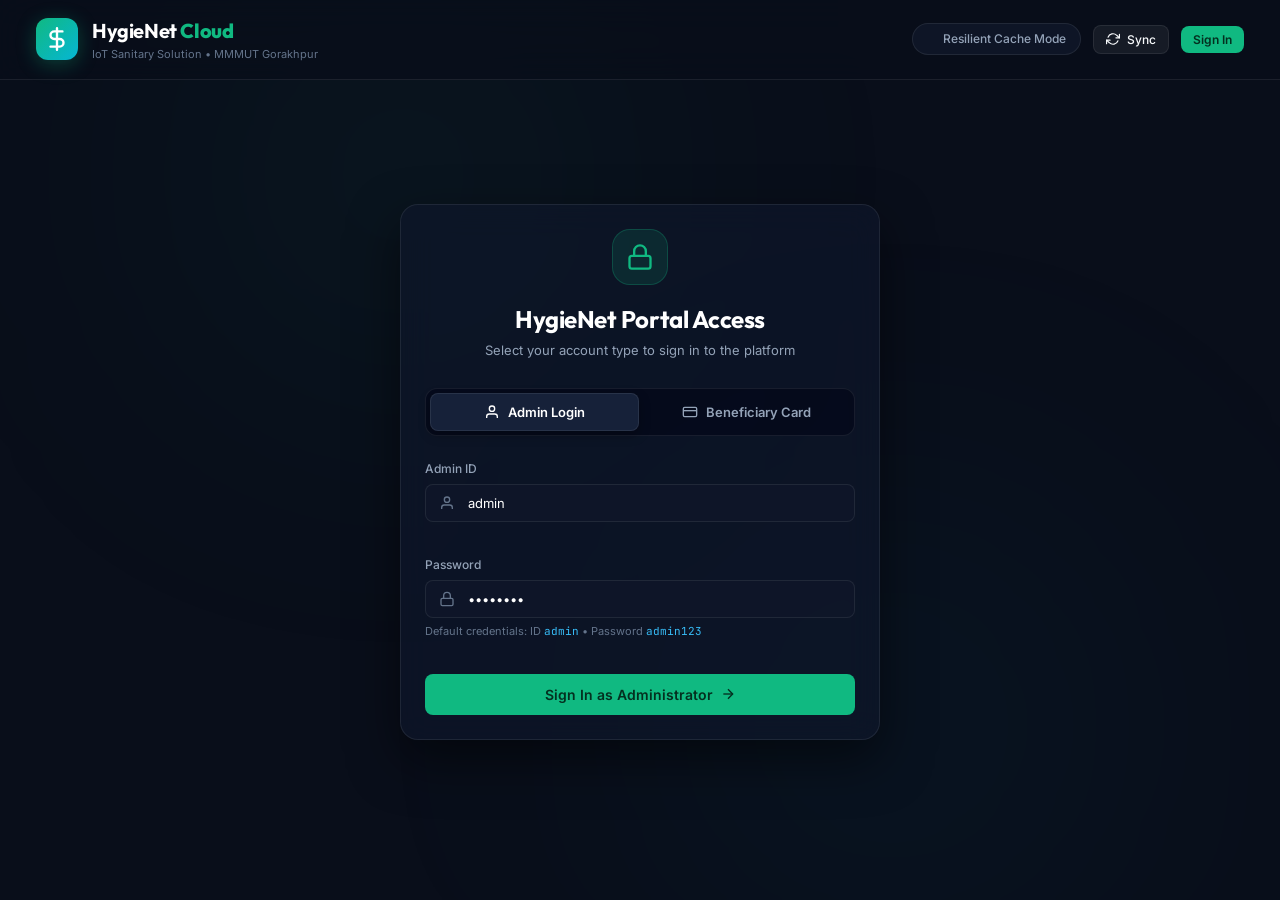
==== api/public/index.html @ 3ce84482 "feat: role-based auth (admin/beneficiary), remove simulator, clean modern UI" ====
<!DOCTYPE html>
<html lang="en">
<head>
  <meta charset="UTF-8">
  <meta name="viewport" content="width=device-width, initial-scale=1.0">
  <title>HygieNet Cloud — IoT Sanitary Vending Management System</title>
  <meta name="description" content="Next-Gen Cloud IoT Sanitary Vending Machine Management System with Admin & Beneficiary Portals, powered by Arduino UNO R4 WiFi and MongoDB Atlas.">
  <link rel="preconnect" href="https://fonts.googleapis.com">
  <link rel="preconnect" href="https://fonts.gstatic.com" crossorigin>
  <link href="https://fonts.googleapis.com/css2?family=Inter:wght@300;400;500;600;700&family=Outfit:wght@500;600;700;800&family=JetBrains+Mono:wght@400;500;600&display=swap" rel="stylesheet">
  <link rel="stylesheet" href="style.css">
</head>
<body>
  <!-- Ambient background glow effects -->
  <div class="ambient-glow glow-1"></div>
  <div class="ambient-glow glow-2"></div>

  <div class="app-shell">
    <!-- Top Navigation Bar -->
    <header class="top-nav">
      <div class="brand-group">
        <div class="brand-logo">
          <svg width="26" height="26" viewBox="0 0 24 24" fill="none" stroke="currentColor" stroke-width="2.2" stroke-linecap="round" stroke-linejoin="round">
            <path d="M12 2v20M17 5H9.5a3.5 3.5 0 0 0 0 7h5a3.5 3.5 0 0 1 0 7H6"/>
          </svg>
        </div>
        <div class="brand-text">
          <div class="brand-title">HygieNet <span>Cloud</span></div>
          <div class="brand-subtitle">IoT Sanitary Solution • MMMUT Gorakhpur</div>
        </div>
      </div>

      <div class="nav-status-items">
        <div class="status-pill" id="cloud-status-pill">
          <span class="status-indicator-dot online"></span>
          <span id="cloud-status-text">Cloud Sync Live</span>
        </div>

        <div class="role-badge-pill" id="nav-user-pill" style="display: none;">
          <span class="role-avatar" id="nav-user-avatar">A</span>
          <span class="role-name" id="nav-user-name">Admin</span>
        </div>

        <button class="btn btn-secondary btn-sm" id="btn-refresh" onclick="refreshCurrentView()">
          <svg width="14" height="14" viewBox="0 0 24 24" fill="none" stroke="currentColor" stroke-width="2" stroke-linecap="round" stroke-linejoin="round">
            <polyline points="23 4 23 10 17 10"></polyline>
            <polyline points="1 20 1 14 7 14"></polyline>
            <path d="M3.51 9a9 9 0 0 1 14.85-3.36L23 10M1 14l4.64 4.36A9 9 0 0 0 20.49 15"></path>
          </svg>
          Sync
        </button>

        <button class="btn btn-primary btn-sm" id="btn-auth-action" onclick="handleAuthAction()">
          Sign In
        </button>
      </div>
    </header>

    <!-- Main Container -->
    <main class="main-container">

      <!-- ============================================================ -->
      <!--  VIEW 1: AUTHENTICATION SCREEN                               -->
      <!-- ============================================================ -->
      <section class="auth-wrapper" id="view-auth">
        <div class="auth-card card-glass">
          <div class="auth-header">
            <div class="auth-icon-badge">
              <svg width="28" height="28" viewBox="0 0 24 24" fill="none" stroke="currentColor" stroke-width="2" stroke-linecap="round" stroke-linejoin="round">
                <rect x="3" y="11" width="18" height="11" rx="2" ry="2"></rect>
                <path d="M7 11V7a5 5 0 0 1 10 0v4"></path>
              </svg>
            </div>
            <h2>HygieNet Portal Access</h2>
            <p>Select your account type to sign in to the platform</p>
          </div>

          <!-- Auth Tab Switcher -->
          <div class="auth-tabs">
            <button class="auth-tab-btn active" id="tab-btn-admin" onclick="switchAuthTab('admin')">
              <svg width="16" height="16" viewBox="0 0 24 24" fill="none" stroke="currentColor" stroke-width="2"><path d="M20 21v-2a4 4 0 0 0-4-4H8a4 4 0 0 0-4 4v2"></path><circle cx="12" cy="7" r="4"></circle></svg>
              Admin Login
            </button>
            <button class="auth-tab-btn" id="tab-btn-user" onclick="switchAuthTab('user')">
              <svg width="16" height="16" viewBox="0 0 24 24" fill="none" stroke="currentColor" stroke-width="2"><rect x="2" y="5" width="20" height="14" rx="2"></rect><line x1="2" y1="10" x2="22" y2="10"></line></svg>
              Beneficiary Card
            </button>
          </div>

          <!-- Admin Login Form -->
          <form class="auth-form" id="admin-login-form" onsubmit="handleAdminLogin(event)">
            <div class="form-group">
              <label for="admin-id">Admin ID</label>
              <div class="input-with-icon">
                <svg width="16" height="16" viewBox="0 0 24 24" fill="none" stroke="currentColor" stroke-width="2"><path d="M20 21v-2a4 4 0 0 0-4-4H8a4 4 0 0 0-4 4v2"></path><circle cx="12" cy="7" r="4"></circle></svg>
                <input type="text" id="admin-id" class="form-input" placeholder="Enter admin username" value="admin" required autocomplete="username">
              </div>
            </div>

            <div class="form-group">
              <label for="admin-password">Password</label>
              <div class="input-with-icon">
                <svg width="16" height="16" viewBox="0 0 24 24" fill="none" stroke="currentColor" stroke-width="2"><rect x="3" y="11" width="18" height="11" rx="2" ry="2"></rect><path d="M7 11V7a5 5 0 0 1 10 0v4"></path></svg>
                <input type="password" id="admin-password" class="form-input" placeholder="Enter admin password" value="admin123" required autocomplete="current-password">
              </div>
              <span class="field-hint">Default credentials: ID <code>admin</code> • Password <code>admin123</code></span>
            </div>

            <button type="submit" class="btn btn-primary btn-block btn-lg" id="btn-admin-submit">
              Sign In as Administrator
              <svg width="16" height="16" viewBox="0 0 24 24" fill="none" stroke="currentColor" stroke-width="2"><line x1="5" y1="12" x2="19" y2="12"></line><polyline points="12 5 19 12 12 19"></polyline></svg>
            </button>
          </form>

          <!-- Beneficiary Login Form -->
          <form class="auth-form hidden" id="user-login-form" onsubmit="handleUserLogin(event)">
            <div class="form-group">
              <label for="beneficiary-uid">RFID Card UID / Beneficiary ID</label>
              <div class="input-with-icon">
                <svg width="16" height="16" viewBox="0 0 24 24" fill="none" stroke="currentColor" stroke-width="2"><rect x="2" y="5" width="20" height="14" rx="2"></rect><line x1="2" y1="10" x2="22" y2="10"></line></svg>
                <input type="text" id="beneficiary-uid" class="form-input font-mono" placeholder="e.g. C3:27:87:14" required autocomplete="off">
              </div>
              <span class="field-hint">Enter the 8-10 character hexadecimal code on your beneficiary card</span>
            </div>

            <div class="quick-cards-group">
              <span class="quick-cards-label">Quick select registered cards:</span>
              <div class="quick-pills">
                <button type="button" class="quick-pill" onclick="quickFillUid('C3:27:87:14')">
                  <span>Sunita Yadav</span>
                  <code>C3:27:87:14</code>
                </button>
                <button type="button" class="quick-pill" onclick="quickFillUid('E3:A5:AE:02')">
                  <span>Anita Kumari</span>
                  <code>E3:A5:AE:02</code>
                </button>
              </div>
            </div>

            <button type="submit" class="btn btn-primary btn-block btn-lg" id="btn-user-submit">
              Access My Account & Quota
              <svg width="16" height="16" viewBox="0 0 24 24" fill="none" stroke="currentColor" stroke-width="2"><line x1="5" y1="12" x2="19" y2="12"></line><polyline points="12 5 19 12 12 19"></polyline></svg>
            </button>
          </form>
        </div>
      </section>

      <!-- ============================================================ -->
      <!--  VIEW 2: ADMIN MANAGEMENT DASHBOARD                          -->
      <!-- ============================================================ -->
      <div class="admin-dashboard-view hidden" id="view-admin">
        
        <!-- Metrics Overview Cards -->
        <section class="metrics-grid">
          <div class="metric-card">
            <div class="metric-header">
              <span class="metric-label">Total Dispensed</span>
              <div class="metric-icon icon-emerald">
                <svg width="20" height="20" viewBox="0 0 24 24" fill="none" stroke="currentColor" stroke-width="2" stroke-linecap="round" stroke-linejoin="round"><rect x="2" y="7" width="20" height="14" rx="2" ry="2"></rect><path d="M16 21V5a2 2 0 0 0-2-2h-4a2 2 0 0 0-2 2v16"></path></svg>
              </div>
            </div>
            <div class="metric-value" id="stat-total-dispensed">0</div>
            <div class="metric-trend"><span class="trend-highlight">Pads</span> lifetime delivered</div>
          </div>

          <div class="metric-card">
            <div class="metric-header">
              <span class="metric-label">Today's Transactions</span>
              <div class="metric-icon icon-teal">
                <svg width="20" height="20" viewBox="0 0 24 24" fill="none" stroke="currentColor" stroke-width="2" stroke-linecap="round" stroke-linejoin="round"><circle cx="12" cy="12" r="10"></circle><polyline points="12 6 12 12 16 14"></polyline></svg>
              </div>
            </div>
            <div class="metric-value" id="stat-today-tx">0</div>
            <div class="metric-trend"><span class="trend-highlight">Scans</span> logged today</div>
          </div>

          <div class="metric-card">
            <div class="metric-header">
              <span class="metric-label">Beneficiaries</span>
              <div class="metric-icon icon-cyan">
                <svg width="20" height="20" viewBox="0 0 24 24" fill="none" stroke="currentColor" stroke-width="2" stroke-linecap="round" stroke-linejoin="round"><path d="M17 21v-2a4 4 0 0 0-4-4H5a4 4 0 0 0-4 4v2"></path><circle cx="9" cy="7" r="4"></circle><path d="M23 21v-2a4 4 0 0 0-3-3.87"></path><path d="M16 3.13a4 4 0 0 1 0 7.75"></path></svg>
              </div>
            </div>
            <div class="metric-value" id="stat-active-users">0</div>
            <div class="metric-trend"><span class="trend-highlight">Registered</span> RFID cards</div>
          </div>

          <div class="metric-card">
            <div class="metric-header">
              <span class="metric-label">Monthly Pad Limit</span>
              <div class="metric-icon icon-indigo">
                <svg width="20" height="20" viewBox="0 0 24 24" fill="none" stroke="currentColor" stroke-width="2" stroke-linecap="round" stroke-linejoin="round"><path d="M12 22s8-4 8-10V5l-8-3-8 3v7c0 6 8 10 8 10z"></path></svg>
              </div>
            </div>
            <div class="metric-value" id="stat-monthly-limit">5</div>
            <div class="metric-trend"><span class="trend-highlight">Quota</span> per beneficiary / month</div>
          </div>
        </section>

        <!-- Database Status Banner -->
        <section class="banner-card" id="db-status-banner">
          <div class="banner-content">
            <div class="banner-badge" id="db-badge">MongoDB Atlas Cloud</div>
            <div class="banner-title" id="db-title">Cloud Storage Connected</div>
            <div class="banner-desc" id="db-desc">Synchronized in real-time with MongoDB Atlas cluster. Arduino UNO R4 WiFi live telemetry active.</div>
          </div>
          <div class="banner-actions">
            <span class="device-chip" id="admin-device-chip">
              <span class="status-indicator-dot pulse-emerald"></span>
              <span id="admin-device-text">UNO R4 WiFi: Ready</span>
            </span>
          </div>
        </section>

        <!-- Main Two Column Grid: Users and Transactions -->
        <div class="two-col-grid">
          
          <!-- Beneficiaries Management Card -->
          <section class="content-card card-glass">
            <div class="card-toolbar">
              <div class="card-title-group">
                <h3>Registered Beneficiaries</h3>
                <p>Manage cards, pad quotas, and reset allocations</p>
              </div>
              <div class="card-actions">
                <button class="btn btn-primary btn-sm" onclick="openAddUserModal()">
                  <svg width="14" height="14" viewBox="0 0 24 24" fill="none" stroke="currentColor" stroke-width="2"><line x1="12" y1="5" x2="12" y2="19"></line><line x1="5" y1="12" x2="19" y2="12"></line></svg>
                  Add Beneficiary
                </button>
                <button class="btn btn-danger-subtle btn-sm" onclick="confirmResetAll()">
                  Reset Monthly
                </button>
              </div>
            </div>

            <!-- Table Search Bar -->
            <div class="table-search-box">
              <svg width="16" height="16" viewBox="0 0 24 24" fill="none" stroke="currentColor" stroke-width="2"><circle cx="11" cy="11" r="8"></circle><line x1="21" y1="21" x2="16.65" y2="16.65"></line></svg>
              <input type="text" id="user-search-input" placeholder="Search by name or card UID..." oninput="handleUserSearch(this.value)">
            </div>

            <div class="table-responsive">
              <table class="data-table" id="users-table">
                <thead>
                  <tr>
                    <th>Beneficiary</th>
                    <th>RFID UID</th>
                    <th>Quota Used</th>
                    <th>Remaining</th>
                    <th>Status</th>
                    <th class="text-right">Actions</th>
                  </tr>
                </thead>
                <tbody id="users-tbody">
                  <tr><td colspan="6" class="text-center text-muted py-4">Loading registered beneficiaries...</td></tr>
                </tbody>
              </table>
            </div>
          </section>

          <!-- Transactions Ledger Card -->
          <section class="content-card card-glass">
            <div class="card-toolbar">
              <div class="card-title-group">
                <h3>Live Dispense Ledger</h3>
                <p>Cloud audit log synchronized with Uno R4 WiFi</p>
              </div>
              <div class="card-actions">
                <button class="btn btn-secondary btn-sm" onclick="exportTransactionsCSV()" title="Download CSV report">
                  <svg width="14" height="14" viewBox="0 0 24 24" fill="none" stroke="currentColor" stroke-width="2"><path d="M21 15v4a2 2 0 0 1-2 2H5a2 2 0 0 1-2-2v-4"></path><polyline points="7 10 12 15 17 10"></polyline><line x1="12" y1="15" x2="12" y2="3"></line></svg>
                  Export CSV
                </button>
                <div class="live-pulse-badge">
                  <span class="status-indicator-dot online"></span>
                  Live Sync
                </div>
              </div>
            </div>

            <div class="table-responsive">
              <table class="data-table" id="tx-table">
                <thead>
                  <tr>
                    <th>Beneficiary</th>
                    <th>UID</th>
                    <th>Qty</th>
                    <th>Status</th>
                    <th>Timestamp</th>
                  </tr>
                </thead>
                <tbody id="tx-tbody">
                  <tr><td colspan="5" class="text-center text-muted py-4">No dispense activity yet</td></tr>
                </tbody>
              </table>
            </div>
          </section>
        </div>
      </div>

      <!-- ============================================================ -->
      <!--  VIEW 3: BENEFICIARY PROFILE & QUOTA PORTAL                  -->
      <!-- ============================================================ -->
      <div class="user-portal-view hidden" id="view-user">
        
        <!-- Beneficiary Hero Banner -->
        <section class="beneficiary-hero card-glass">
          <div class="beneficiary-hero-content">
            <div class="beneficiary-avatar" id="user-profile-avatar">S</div>
            <div class="beneficiary-details">
              <div class="beneficiary-tag">Registered Beneficiary</div>
              <h2 class="beneficiary-name" id="user-profile-name">Sunita Yadav</h2>
              <div class="beneficiary-meta">
                <span>Card UID: <code class="font-mono" id="user-profile-uid">C3:27:87:14</code></span>
                <span>•</span>
                <span>Unit: MMMUT Center #01</span>
                <span>•</span>
                <span id="user-profile-status" class="badge badge-emerald">Active</span>
              </div>
            </div>
          </div>
          <div class="beneficiary-hero-action">
            <button class="btn btn-secondary btn-sm" onclick="loadUserProfile()">
              <svg width="14" height="14" viewBox="0 0 24 24" fill="none" stroke="currentColor" stroke-width="2"><polyline points="23 4 23 10 17 10"></polyline><polyline points="1 20 1 14 7 14"></polyline><path d="M3.51 9a9 9 0 0 1 14.85-3.36L23 10M1 14l4.64 4.36A9 9 0 0 0 20.49 15"></path></svg>
              Refresh Quota
            </button>
          </div>
        </section>

        <!-- Quota Progress & Details Cards Grid -->
        <div class="user-quota-grid">
          
          <!-- Card 1: Large Visual Pad Balance -->
          <section class="quota-highlight-card card-glass">
            <div class="quota-header">
              <span class="subheading">Current Monthly Quota</span>
              <span class="quota-cycle-tag" id="user-quota-cycle">Monthly Cycle</span>
            </div>

            <div class="quota-balance-display">
              <div class="quota-ring-wrap">
                <svg class="quota-svg-ring" viewBox="0 0 120 120">
                  <circle class="ring-bg" cx="60" cy="60" r="50"></circle>
                  <circle class="ring-fill" id="user-ring-fill" cx="60" cy="60" r="50"></circle>
                </svg>
                <div class="ring-center-text">
                  <span class="ring-number" id="user-quota-remaining">0</span>
                  <span class="ring-label">PADS LEFT</span>
                </div>
              </div>

              <div class="quota-breakdown">
                <div class="breakdown-stat">
                  <span class="stat-lbl">Monthly Quota</span>
                  <strong class="stat-val" id="user-quota-limit">5 pads</strong>
                </div>
                <div class="breakdown-stat">
                  <span class="stat-lbl">Pads Collected</span>
                  <strong class="stat-val" id="user-quota-used">0 pads</strong>
                </div>
                <div class="breakdown-stat">
                  <span class="stat-lbl">Remaining Balance</span>
                  <strong class="stat-val text-emerald" id="user-quota-rem-sub">0 pads</strong>
                </div>
              </div>
            </div>

            <div class="quota-bar-container">
              <div class="progress-wrap-lg">
                <div class="progress-bar" id="user-progress-bar" style="width: 0%"></div>
              </div>
              <div class="quota-bar-labels">
                <span>0 pads</span>
                <span id="user-progress-text">0 / 5 Collected</span>
                <span id="user-max-label">5 pads</span>
              </div>
            </div>
          </section>

          <!-- Card 2: How to Collect Pads Guide -->
          <section class="instructions-card card-glass">
            <h3 class="subheading" style="margin-bottom: 14px;">How to Collect Your Pads at the Machine</h3>
            <div class="instruction-steps">
              <div class="step-item">
                <div class="step-badge">1</div>
                <div class="step-content">
                  <strong>Tap your RFID Card</strong>
                  <p>Hold your card near the reader on the front panel of the HygieNet machine.</p>
                </div>
              </div>
              <div class="step-item">
                <div class="step-badge">2</div>
                <div class="step-content">
                  <strong>Select Quantity</strong>
                  <p>Press the <strong>+</strong> button to choose 1 or more pads up to your remaining quota.</p>
                </div>
              </div>
              <div class="step-item">
                <div class="step-badge">3</div>
                <div class="step-content">
                  <strong>Press CONFIRM</strong>
                  <p>The dispenser will automatically deliver your sanitary pads into the dispensing tray.</p>
                </div>
              </div>
            </div>
          </section>
        </div>

        <!-- Personal Dispense History Table -->
        <section class="content-card card-glass" style="margin-top: 24px;">
          <div class="card-toolbar">
            <div class="card-title-group">
              <h3>My Dispense History</h3>
              <p>All pad disbursements recorded for your card</p>
            </div>
          </div>

          <div class="table-responsive">
            <table class="data-table" id="user-history-table">
              <thead>
                <tr>
                  <th>Quantity</th>
                  <th>Status</th>
                  <th>Balance Remaining</th>
                  <th>Dispensed At</th>
                </tr>
              </thead>
              <tbody id="user-history-tbody">
                <tr><td colspan="4" class="text-center text-muted py-4">No dispense history found.</td></tr>
              </tbody>
            </table>
          </div>
        </section>

      </div>

    </main>
  </div>

  <!-- Add / Edit Beneficiary Modal -->
  <div class="modal-backdrop hidden" id="user-modal">
    <div class="modal-box">
      <div class="modal-header">
        <h3 id="modal-title">Register Beneficiary Card</h3>
        <button class="btn-icon" onclick="closeUserModal()" title="Close">✕</button>
      </div>
      <form id="user-form" onsubmit="handleUserSubmit(event)">
        <input type="hidden" id="form-is-edit" value="0">
        <div class="form-group">
          <label for="form-name">Beneficiary Name</label>
          <input type="text" id="form-name" class="form-input" placeholder="e.g. Priya Sharma" required>
        </div>
        <div class="form-group">
          <label for="form-uid">RFID Card UID</label>
          <input type="text" id="form-uid" class="form-input font-mono" placeholder="e.g. C3:27:87:14" required>
          <span class="field-hint" id="form-uid-hint">Format: 8-10 hex characters (colons optional)</span>
        </div>
        <div class="form-group">
          <label for="form-limit">Monthly Limit (Pads)</label>
          <input type="number" id="form-limit" class="form-input" value="5" min="1" max="20" required>
        </div>
        <div class="modal-footer">
          <button type="button" class="btn btn-secondary" onclick="closeUserModal()">Cancel</button>
          <button type="submit" class="btn btn-primary" id="btn-modal-save">Save Beneficiary</button>
        </div>
      </form>
    </div>
  </div>

  <!-- Toast Notification Container -->
  <div class="toast-container" id="toast-container"></div>

  <script src="app.js"></script>
</body>
</html>
---- api/public/style.css ----
/* ============================================================
   HygieNet Cloud Edition — Clean Modern Glassmorphic Design System
   ============================================================ */

:root {
  --bg-main: #090e1a;
  --bg-surface: rgba(18, 26, 44, 0.75);
  --bg-surface-elevated: rgba(26, 38, 64, 0.85);
  --bg-card: rgba(15, 23, 42, 0.72);
  --border-subtle: rgba(255, 255, 255, 0.08);
  --border-hover: rgba(16, 185, 129, 0.35);
  
  --primary: #10b981;
  --primary-hover: #059669;
  --primary-glow: rgba(16, 185, 129, 0.3);
  --teal: #14b8a6;
  --cyan: #06b6d4;
  --indigo: #6366f1;
  --amber: #f59e0b;
  --rose: #f43f5e;
  
  --text-main: #f8fafc;
  --text-muted: #94a3b8;
  --text-dim: #64748b;
  
  --status-ok-bg: rgba(16, 185, 129, 0.15);
  --status-ok-text: #34d399;
  --status-warn-bg: rgba(245, 158, 11, 0.15);
  --status-warn-text: #fbbf24;
  --status-err-bg: rgba(239, 68, 68, 0.15);
  --status-err-text: #f87171;
  
  --font-sans: 'Inter', system-ui, -apple-system, sans-serif;
  --font-display: 'Outfit', sans-serif;
  --font-mono: 'JetBrains Mono', monospace;
  
  --radius-sm: 8px;
  --radius-md: 12px;
  --radius-lg: 18px;
  --radius-xl: 24px;
  
  --transition: all 0.22s cubic-bezier(0.16, 1, 0.3, 1);
}

* {
  box-sizing: border-box;
  margin: 0;
  padding: 0;
}

body {
  font-family: var(--font-sans);
  background-color: var(--bg-main);
  color: var(--text-main);
  min-height: 100vh;
  line-height: 1.5;
  overflow-x: hidden;
  position: relative;
}

/* Ambient dynamic background glow */
.ambient-glow {
  position: fixed;
  border-radius: 50%;
  filter: blur(140px);
  pointer-events: none;
  z-index: 0;
}

.glow-1 {
  width: 550px;
  height: 550px;
  background: radial-gradient(circle, rgba(16, 185, 129, 0.12) 0%, transparent 70%);
  top: -100px;
  left: 10%;
}

.glow-2 {
  width: 650px;
  height: 650px;
  background: radial-gradient(circle, rgba(6, 182, 212, 0.08) 0%, transparent 70%);
  bottom: -150px;
  right: 5%;
}

/* App Shell */
.app-shell {
  position: relative;
  z-index: 1;
  display: flex;
  flex-direction: column;
  min-height: 100vh;
}

/* Top Navigation */
.top-nav {
  display: flex;
  align-items: center;
  justify-content: space-between;
  padding: 16px 36px;
  background: rgba(9, 14, 26, 0.75);
  backdrop-filter: blur(18px);
  -webkit-backdrop-filter: blur(18px);
  border-bottom: 1px solid var(--border-subtle);
  position: sticky;
  top: 0;
  z-index: 100;
}

.brand-group {
  display: flex;
  align-items: center;
  gap: 14px;
}

.brand-logo {
  width: 42px;
  height: 42px;
  background: linear-gradient(135deg, #10b981, #06b6d4);
  border-radius: var(--radius-md);
  display: flex;
  align-items: center;
  justify-content: center;
  color: #fff;
  box-shadow: 0 4px 20px var(--primary-glow);
}

.brand-title {
  font-family: var(--font-display);
  font-size: 20px;
  font-weight: 700;
  letter-spacing: -0.02em;
  color: #fff;
}

.brand-title span {
  color: var(--primary);
  font-weight: 800;
}

.brand-subtitle {
  font-size: 11px;
  color: var(--text-dim);
  font-weight: 400;
}

.nav-status-items {
  display: flex;
  align-items: center;
  gap: 12px;
}

.status-pill {
  display: flex;
  align-items: center;
  gap: 8px;
  padding: 6px 14px;
  background: var(--bg-surface);
  border: 1px solid var(--border-subtle);
  border-radius: 999px;
  font-size: 12px;
  font-weight: 500;
  color: var(--text-muted);
}

.role-badge-pill {
  display: flex;
  align-items: center;
  gap: 8px;
  padding: 4px 12px 4px 6px;
  background: rgba(16, 185, 129, 0.12);
  border: 1px solid rgba(16, 185, 129, 0.3);
  border-radius: 999px;
  font-size: 12px;
  font-weight: 600;
  color: #a7f3d0;
}

.role-avatar {
  width: 24px;
  height: 24px;
  border-radius: 50%;
  background: var(--primary);
  color: #042f1f;
  display: flex;
  align-items: center;
  justify-content: center;
  font-weight: 700;
  font-size: 11px;
}

.status-indicator-dot {
  width: 8px;
  height: 8px;
  border-radius: 50%;
}

.status-indicator-dot.online {
  background-color: var(--primary);
  box-shadow: 0 0 10px var(--primary);
}

.status-indicator-dot.pulse-emerald {
  background-color: var(--primary);
  animation: pulse-dot 2s infinite;
}

@keyframes pulse-dot {
  0% { transform: scale(0.95); box-shadow: 0 0 0 0 rgba(16, 185, 129, 0.7); }
  70% { transform: scale(1); box-shadow: 0 0 0 8px rgba(16, 185, 129, 0); }
  100% { transform: scale(0.95); box-shadow: 0 0 0 0 rgba(16, 185, 129, 0); }
}

/* Main Container */
.main-container {
  flex: 1;
  max-width: 1400px;
  width: 100%;
  margin: 0 auto;
  padding: 32px 36px;
  display: flex;
  flex-direction: column;
  gap: 28px;
}

/* ============================================================
   VIEW 1: AUTHENTICATION STYLING
   ============================================================ */

.auth-wrapper {
  display: flex;
  align-items: center;
  justify-content: center;
  min-height: calc(100vh - 180px);
  padding: 20px 0;
}

.auth-card {
  width: 100%;
  max-width: 480px;
  padding: 36px 32px;
  border-radius: var(--radius-xl);
  box-shadow: 0 20px 50px rgba(0, 0, 0, 0.5);
  animation: fadeIn 0.3s ease;
}

@keyframes fadeIn {
  from { opacity: 0; transform: translateY(12px); }
  to { opacity: 1; transform: translateY(0); }
}

.auth-header {
  text-align: center;
  margin-bottom: 28px;
}

.auth-icon-badge {
  width: 56px;
  height: 56px;
  background: rgba(16, 185, 129, 0.12);
  border: 1px solid rgba(16, 185, 129, 0.25);
  border-radius: var(--radius-lg);
  color: var(--primary);
  display: flex;
  align-items: center;
  justify-content: center;
  margin: 0 auto 16px;
}

.auth-header h2 {
  font-family: var(--font-display);
  font-size: 24px;
  font-weight: 700;
  color: #fff;
  letter-spacing: -0.02em;
}

.auth-header p {
  font-size: 13px;
  color: var(--text-muted);
  margin-top: 4px;
}

.auth-tabs {
  display: flex;
  background: rgba(2, 6, 23, 0.6);
  border: 1px solid var(--border-subtle);
  border-radius: var(--radius-md);
  padding: 4px;
  margin-bottom: 24px;
  gap: 4px;
}

.auth-tab-btn {
  flex: 1;
  display: flex;
  align-items: center;
  justify-content: center;
  gap: 8px;
  padding: 10px 14px;
  background: transparent;
  border: none;
  border-radius: var(--radius-sm);
  color: var(--text-muted);
  font-size: 13px;
  font-weight: 600;
  cursor: pointer;
  transition: var(--transition);
  font-family: inherit;
}

.auth-tab-btn.active {
  background: var(--bg-surface-elevated);
  color: #fff;
  box-shadow: 0 4px 12px rgba(0, 0, 0, 0.3);
  border: 1px solid rgba(255, 255, 255, 0.08);
}

.auth-form {
  display: flex;
  flex-direction: column;
  gap: 18px;
}

.input-with-icon {
  position: relative;
  display: flex;
  align-items: center;
}

.input-with-icon svg {
  position: absolute;
  left: 14px;
  color: var(--text-dim);
  pointer-events: none;
}

.input-with-icon .form-input {
  padding-left: 42px;
}

.quick-cards-group {
  background: rgba(2, 6, 23, 0.4);
  border: 1px dashed var(--border-subtle);
  border-radius: var(--radius-md);
  padding: 12px;
}

.quick-cards-label {
  display: block;
  font-size: 11px;
  color: var(--text-dim);
  font-weight: 500;
  margin-bottom: 8px;
}

.quick-pills {
  display: flex;
  flex-direction: column;
  gap: 6px;
}

.quick-pill {
  display: flex;
  align-items: center;
  justify-content: space-between;
  padding: 8px 12px;
  background: rgba(255, 255, 255, 0.04);
  border: 1px solid var(--border-subtle);
  border-radius: var(--radius-sm);
  color: var(--text-main);
  font-size: 12px;
  cursor: pointer;
  transition: var(--transition);
  text-align: left;
}

.quick-pill:hover {
  background: rgba(16, 185, 129, 0.1);
  border-color: rgba(16, 185, 129, 0.3);
  transform: translateX(2px);
}

.quick-pill code {
  font-family: var(--font-mono);
  color: #38bdf8;
  font-size: 11px;
}

/* ============================================================
   VIEW 2: ADMIN DASHBOARD STYLING
   ============================================================ */

.admin-dashboard-view {
  display: flex;
  flex-direction: column;
  gap: 28px;
  animation: fadeIn 0.3s ease;
}

/* Metrics Grid */
.metrics-grid {
  display: grid;
  grid-template-columns: repeat(auto-fit, minmax(230px, 1fr));
  gap: 20px;
}

.metric-card {
  background: var(--bg-card);
  backdrop-filter: blur(14px);
  -webkit-backdrop-filter: blur(14px);
  border: 1px solid var(--border-subtle);
  border-radius: var(--radius-lg);
  padding: 22px 24px;
  display: flex;
  flex-direction: column;
  gap: 8px;
  transition: var(--transition);
}

.metric-card:hover {
  transform: translateY(-3px);
  border-color: var(--border-hover);
  box-shadow: 0 12px 30px rgba(0, 0, 0, 0.25);
}

.metric-header {
  display: flex;
  align-items: center;
  justify-content: space-between;
}

.metric-label {
  font-size: 13px;
  font-weight: 500;
  color: var(--text-muted);
}

.metric-icon {
  width: 38px;
  height: 38px;
  border-radius: var(--radius-sm);
  display: flex;
  align-items: center;
  justify-content: center;
}

.icon-emerald { background: rgba(16, 185, 129, 0.12); color: #34d399; }
.icon-teal { background: rgba(20, 184, 166, 0.12); color: #2dd4bf; }
.icon-cyan { background: rgba(6, 182, 212, 0.12); color: #38bdf8; }
.icon-indigo { background: rgba(99, 102, 241, 0.12); color: #818cf8; }

.metric-value {
  font-family: var(--font-display);
  font-size: 34px;
  font-weight: 700;
  color: #fff;
  letter-spacing: -0.02em;
}

.metric-trend {
  font-size: 12px;
  color: var(--text-dim);
}

.trend-highlight {
  color: var(--primary);
  font-weight: 600;
}

/* Banner Card */
.banner-card {
  background: linear-gradient(135deg, rgba(16, 185, 129, 0.12) 0%, rgba(6, 182, 212, 0.06) 100%);
  border: 1px solid rgba(16, 185, 129, 0.22);
  border-radius: var(--radius-lg);
  padding: 20px 26px;
  display: flex;
  align-items: center;
  justify-content: space-between;
  flex-wrap: wrap;
  gap: 16px;
}

.banner-badge {
  display: inline-block;
  padding: 4px 10px;
  background: rgba(16, 185, 129, 0.2);
  border: 1px solid rgba(16, 185, 129, 0.4);
  border-radius: 999px;
  font-size: 11px;
  font-weight: 600;
  color: #6ee7b7;
  margin-bottom: 6px;
}

.banner-title {
  font-family: var(--font-display);
  font-size: 16px;
  font-weight: 600;
  color: #fff;
}

.banner-desc {
  font-size: 13px;
  color: var(--text-muted);
  max-width: 680px;
  margin-top: 2px;
}

.device-chip {
  display: inline-flex;
  align-items: center;
  gap: 8px;
  padding: 8px 16px;
  background: rgba(2, 6, 23, 0.5);
  border: 1px solid var(--border-subtle);
  border-radius: 999px;
  font-size: 12px;
  font-weight: 500;
  color: var(--text-muted);
}

/* Two Column Layout */
.two-col-grid {
  display: grid;
  grid-template-columns: 1fr 1fr;
  gap: 24px;
}

@media (max-width: 1100px) {
  .two-col-grid { grid-template-columns: 1fr; }
}

.card-glass {
  background: var(--bg-card);
  backdrop-filter: blur(16px);
  -webkit-backdrop-filter: blur(16px);
  border: 1px solid var(--border-subtle);
  border-radius: var(--radius-lg);
  padding: 24px;
}

.card-toolbar {
  display: flex;
  align-items: center;
  justify-content: space-between;
  margin-bottom: 18px;
  flex-wrap: wrap;
  gap: 12px;
}

.card-title-group h3 {
  font-family: var(--font-display);
  font-size: 17px;
  font-weight: 600;
  color: #fff;
}

.card-title-group p {
  font-size: 12px;
  color: var(--text-dim);
}

.card-actions {
  display: flex;
  align-items: center;
  gap: 10px;
}

.live-pulse-badge {
  display: flex;
  align-items: center;
  gap: 6px;
  font-size: 12px;
  color: var(--primary);
  font-weight: 500;
}

/* Table Search Box */
.table-search-box {
  position: relative;
  display: flex;
  align-items: center;
  margin-bottom: 16px;
}

.table-search-box svg {
  position: absolute;
  left: 12px;
  color: var(--text-dim);
  pointer-events: none;
}

.table-search-box input {
  width: 100%;
  padding: 9px 14px 9px 36px;
  background: rgba(2, 6, 23, 0.4);
  border: 1px solid var(--border-subtle);
  border-radius: var(--radius-sm);
  color: #fff;
  font-size: 13px;
  outline: none;
  transition: var(--transition);
}

.table-search-box input:focus {
  border-color: var(--primary);
  background: rgba(2, 6, 23, 0.7);
}

/* Action button group in table cells */
.action-btn-group {
  display: flex;
  align-items: center;
  justify-content: flex-end;
  gap: 6px;
}

.btn-table-action {
  padding: 4px 8px;
  font-size: 11px;
  border-radius: 6px;
  border: 1px solid var(--border-subtle);
  background: rgba(255, 255, 255, 0.05);
  color: var(--text-muted);
  cursor: pointer;
  transition: var(--transition);
}

.btn-table-action:hover {
  background: rgba(255, 255, 255, 0.12);
  color: #fff;
}

.btn-table-action.btn-del:hover {
  background: rgba(239, 68, 68, 0.2);
  border-color: rgba(239, 68, 68, 0.4);
  color: #fca5a5;
}

/* ============================================================
   VIEW 3: BENEFICIARY PORTAL STYLING
   ============================================================ */

.user-portal-view {
  display: flex;
  flex-direction: column;
  gap: 24px;
  animation: fadeIn 0.3s ease;
}

.beneficiary-hero {
  display: flex;
  align-items: center;
  justify-content: space-between;
  padding: 24px 30px;
  border-left: 4px solid var(--primary);
  flex-wrap: wrap;
  gap: 16px;
}

.beneficiary-hero-content {
  display: flex;
  align-items: center;
  gap: 20px;
}

.beneficiary-avatar {
  width: 58px;
  height: 58px;
  border-radius: 50%;
  background: linear-gradient(135deg, #10b981, #06b6d4);
  color: #fff;
  font-family: var(--font-display);
  font-size: 24px;
  font-weight: 700;
  display: flex;
  align-items: center;
  justify-content: center;
  box-shadow: 0 4px 16px var(--primary-glow);
}

.beneficiary-tag {
  font-size: 11px;
  text-transform: uppercase;
  letter-spacing: 0.08em;
  color: var(--primary);
  font-weight: 700;
  margin-bottom: 2px;
}

.beneficiary-name {
  font-family: var(--font-display);
  font-size: 22px;
  font-weight: 700;
  color: #fff;
}

.beneficiary-meta {
  display: flex;
  align-items: center;
  gap: 10px;
  font-size: 12px;
  color: var(--text-dim);
  margin-top: 4px;
  flex-wrap: wrap;
}

.beneficiary-meta code {
  color: #38bdf8;
  font-size: 12px;
}

/* User Quota Grid */
.user-quota-grid {
  display: grid;
  grid-template-columns: 1.3fr 1fr;
  gap: 24px;
}

@media (max-width: 900px) {
  .user-quota-grid { grid-template-columns: 1fr; }
}

.quota-highlight-card {
  display: flex;
  flex-direction: column;
  gap: 22px;
}

.quota-header {
  display: flex;
  align-items: center;
  justify-content: space-between;
}

.quota-cycle-tag {
  padding: 4px 10px;
  background: rgba(255, 255, 255, 0.05);
  border: 1px solid var(--border-subtle);
  border-radius: 999px;
  font-size: 11px;
  color: var(--text-muted);
}

.quota-balance-display {
  display: flex;
  align-items: center;
  gap: 32px;
  flex-wrap: wrap;
}

.quota-ring-wrap {
  position: relative;
  width: 120px;
  height: 120px;
  flex-shrink: 0;
}

.quota-svg-ring {
  width: 120px;
  height: 120px;
  transform: rotate(-90deg);
}

.ring-bg {
  fill: none;
  stroke: rgba(255, 255, 255, 0.08);
  stroke-width: 10;
}

.ring-fill {
  fill: none;
  stroke: var(--primary);
  stroke-width: 10;
  stroke-linecap: round;
  stroke-dasharray: 314.15;
  stroke-dashoffset: 0;
  transition: stroke-dashoffset 0.8s ease;
}

.ring-center-text {
  position: absolute;
  top: 0;
  left: 0;
  width: 100%;
  height: 100%;
  display: flex;
  flex-direction: column;
  align-items: center;
  justify-content: center;
  text-align: center;
}

.ring-number {
  font-family: var(--font-display);
  font-size: 28px;
  font-weight: 700;
  color: #fff;
  line-height: 1;
}

.ring-label {
  font-size: 9px;
  font-weight: 700;
  color: var(--text-dim);
  letter-spacing: 0.06em;
  margin-top: 4px;
}

.quota-breakdown {
  display: flex;
  flex-direction: column;
  gap: 10px;
  flex: 1;
  min-width: 180px;
}

.breakdown-stat {
  display: flex;
  align-items: center;
  justify-content: space-between;
  padding: 8px 12px;
  background: rgba(2, 6, 23, 0.4);
  border-radius: var(--radius-sm);
  border: 1px solid var(--border-subtle);
}

.stat-lbl { font-size: 12px; color: var(--text-muted); }
.stat-val { font-size: 13px; font-weight: 600; color: #fff; }
.text-emerald { color: #34d399 !important; }

.quota-bar-container {
  display: flex;
  flex-direction: column;
  gap: 6px;
}

.progress-wrap-lg {
  background: rgba(255, 255, 255, 0.08);
  border-radius: 999px;
  height: 10px;
  width: 100%;
  overflow: hidden;
}

.quota-bar-labels {
  display: flex;
  justify-content: space-between;
  font-size: 11px;
  color: var(--text-dim);
}

/* Instructions card */
.instructions-card {
  display: flex;
  flex-direction: column;
}

.instruction-steps {
  display: flex;
  flex-direction: column;
  gap: 14px;
}

.step-item {
  display: flex;
  gap: 14px;
  align-items: flex-start;
}

.step-badge {
  width: 28px;
  height: 28px;
  border-radius: 50%;
  background: rgba(16, 185, 129, 0.15);
  border: 1px solid rgba(16, 185, 129, 0.3);
  color: var(--primary);
  font-weight: 700;
  font-size: 12px;
  display: flex;
  align-items: center;
  justify-content: center;
  flex-shrink: 0;
  margin-top: 2px;
}

.step-content strong {
  display: block;
  font-size: 13px;
  color: #fff;
  margin-bottom: 2px;
}

.step-content p {
  font-size: 12px;
  color: var(--text-muted);
}

/* ============================================================
   SHARED TABLES & UI ELEMENTS
   ============================================================ */

.table-responsive {
  width: 100%;
  overflow-x: auto;
}

.data-table {
  width: 100%;
  border-collapse: collapse;
  font-size: 13px;
  text-align: left;
}

.data-table th {
  padding: 12px 14px;
  background: rgba(255, 255, 255, 0.02);
  color: var(--text-dim);
  font-weight: 600;
  border-bottom: 1px solid var(--border-subtle);
  letter-spacing: 0.02em;
}

.data-table td {
  padding: 13px 14px;
  border-bottom: 1px solid rgba(255, 255, 255, 0.04);
  color: var(--text-main);
  vertical-align: middle;
}

.data-table tr:hover td {
  background: rgba(255, 255, 255, 0.02);
}

/* Progress bar inside table */
.progress-wrap {
  background: rgba(255, 255, 255, 0.08);
  border-radius: 999px;
  height: 7px;
  width: 85px;
  overflow: hidden;
  margin-top: 4px;
}

.progress-bar {
  background: var(--primary);
  height: 100%;
  border-radius: 999px;
  transition: width 0.4s ease;
}

.progress-bar.limit-reached {
  background: var(--amber);
}

/* Badges */
.badge {
  display: inline-flex;
  align-items: center;
  padding: 3px 9px;
  border-radius: 999px;
  font-size: 11px;
  font-weight: 600;
  letter-spacing: 0.02em;
}

.badge-emerald { background: var(--status-ok-bg); color: var(--status-ok-text); }
.badge-warn { background: var(--status-warn-bg); color: var(--status-warn-text); }
.badge-err { background: var(--status-err-bg); color: var(--status-err-text); }

/* Buttons */
.btn {
  display: inline-flex;
  align-items: center;
  justify-content: center;
  gap: 7px;
  padding: 8px 16px;
  border-radius: var(--radius-sm);
  font-size: 13px;
  font-weight: 500;
  cursor: pointer;
  transition: var(--transition);
  border: none;
  font-family: inherit;
}

.btn-sm { padding: 6px 12px; font-size: 12px; }
.btn-lg { padding: 12px 20px; font-size: 14px; }
.btn-block { width: 100%; }

.btn-primary {
  background: var(--primary);
  color: #042f1f;
  font-weight: 600;
}

.btn-primary:hover {
  background: var(--primary-hover);
  color: #fff;
  box-shadow: 0 4px 14px var(--primary-glow);
}

.btn-secondary {
  background: rgba(255, 255, 255, 0.06);
  color: var(--text-main);
  border: 1px solid var(--border-subtle);
}

.btn-secondary:hover {
  background: rgba(255, 255, 255, 0.12);
  border-color: rgba(255, 255, 255, 0.15);
}

.btn-danger-subtle {
  background: rgba(239, 68, 68, 0.1);
  color: #f87171;
  border: 1px solid rgba(239, 68, 68, 0.2);
}

.btn-danger-subtle:hover {
  background: rgba(239, 68, 68, 0.2);
}

.btn-icon {
  background: transparent;
  border: none;
  color: var(--text-dim);
  font-size: 16px;
  cursor: pointer;
  padding: 4px;
}

.btn-icon:hover { color: #fff; }

/* Forms & Inputs */
.form-group {
  margin-bottom: 16px;
}

.form-group label {
  display: block;
  font-size: 12px;
  font-weight: 500;
  color: var(--text-muted);
  margin-bottom: 6px;
}

.form-input {
  width: 100%;
  padding: 10px 14px;
  background: rgba(15, 23, 42, 0.8);
  border: 1px solid var(--border-subtle);
  border-radius: var(--radius-sm);
  color: #fff;
  font-size: 13px;
  font-family: inherit;
  outline: none;
  transition: var(--transition);
}

.form-input:focus {
  border-color: var(--primary);
  box-shadow: 0 0 0 3px rgba(16, 185, 129, 0.15);
}

.field-hint {
  font-size: 11px;
  color: var(--text-dim);
  margin-top: 5px;
  display: block;
}

.field-hint code {
  color: #38bdf8;
  font-family: var(--font-mono);
}

/* Modal */
.modal-backdrop {
  position: fixed;
  top: 0;
  left: 0;
  right: 0;
  bottom: 0;
  background: rgba(0, 0, 0, 0.7);
  backdrop-filter: blur(8px);
  display: flex;
  align-items: center;
  justify-content: center;
  z-index: 1000;
}

.modal-box {
  background: #0f172a;
  border: 1px solid var(--border-subtle);
  border-radius: var(--radius-lg);
  width: 100%;
  max-width: 440px;
  padding: 24px;
  box-shadow: 0 20px 40px rgba(0, 0, 0, 0.6);
  animation: fadeIn 0.2s ease;
}

.modal-header {
  display: flex;
  justify-content: space-between;
  align-items: center;
  margin-bottom: 20px;
}

.modal-header h3 {
  font-family: var(--font-display);
  font-size: 17px;
}

.modal-footer {
  display: flex;
  justify-content: flex-end;
  gap: 10px;
  margin-top: 24px;
}

/* Toast Notifications */
.toast-container {
  position: fixed;
  bottom: 24px;
  right: 24px;
  display: flex;
  flex-direction: column;
  gap: 10px;
  z-index: 2000;
}

.toast {
  padding: 12px 18px;
  background: #1e293b;
  border: 1px solid var(--border-subtle);
  border-radius: var(--radius-sm);
  color: #fff;
  font-size: 13px;
  box-shadow: 0 8px 24px rgba(0, 0, 0, 0.4);
  animation: slide-in 0.3s ease;
}

.toast.toast-success { border-left: 4px solid var(--primary); }
.toast.toast-error { border-left: 4px solid #ef4444; }
.toast.toast-info { border-left: 4px solid #38bdf8; }

@keyframes slide-in {
  from { transform: translateX(100%); opacity: 0; }
  to { transform: translateX(0); opacity: 1; }
}

/* Utilities */
.hidden { display: none !important; }
.font-mono { font-family: var(--font-mono); }
.text-center { text-align: center; }
.text-right { text-align: right; }
.text-muted { color: var(--text-muted); }
.py-4 { padding-top: 24px; padding-bottom: 24px; }
.subheading { font-size: 13px; font-weight: 600; color: var(--text-muted); }

@media (max-width: 640px) {
  .top-nav { padding: 14px 18px; }
  .main-container { padding: 18px 16px; }
  .brand-subtitle { display: none; }
}
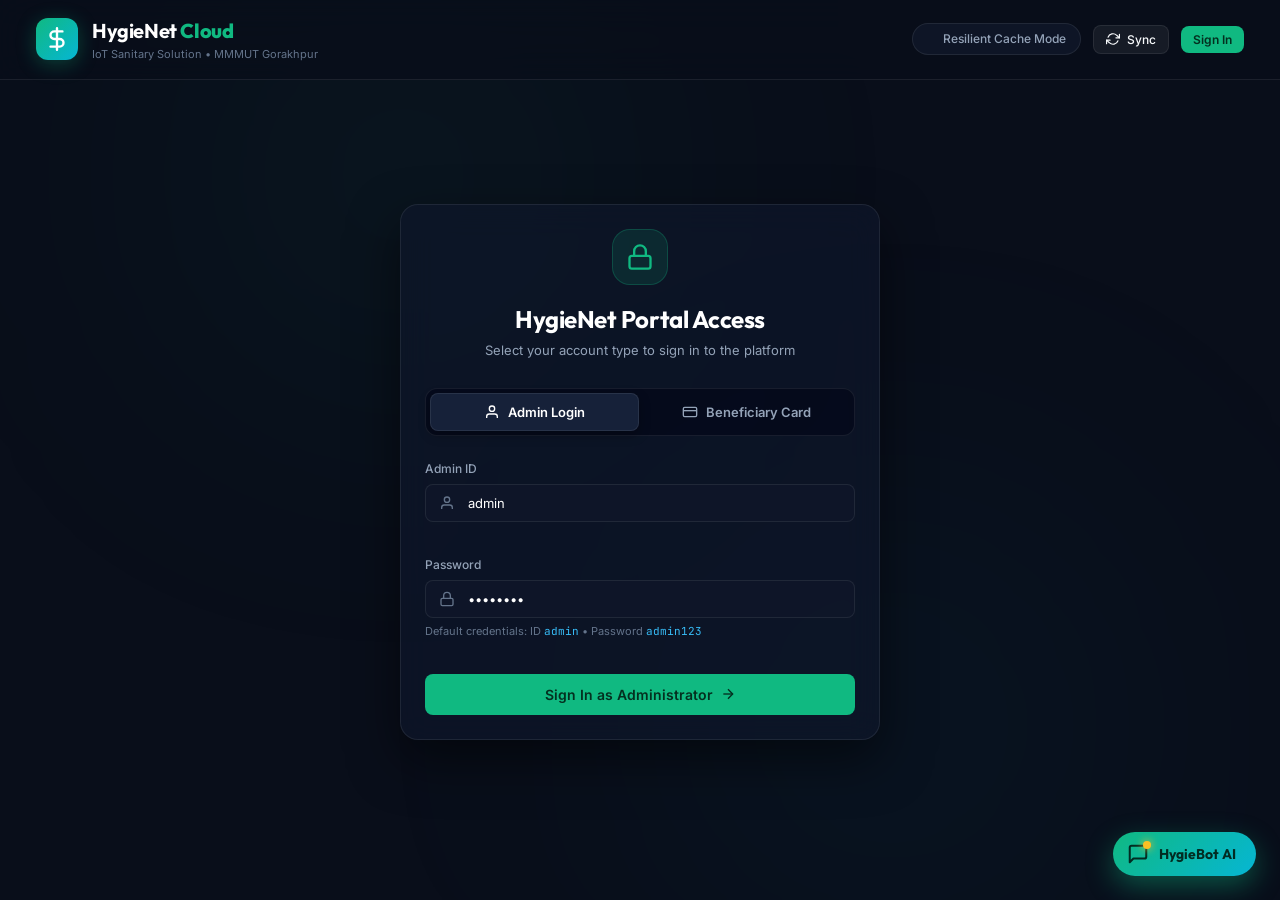
==== commit 23e5a115: "feat: add menstrual period tracker, bilingual AI chatbot (HygieBot), and fix user login sync" ====
--- a/api/public/index.html
+++ b/api/public/index.html
@@ -8,7 +8,7 @@
   <link rel="preconnect" href="https://fonts.googleapis.com">
   <link rel="preconnect" href="https://fonts.gstatic.com" crossorigin>
   <link href="https://fonts.googleapis.com/css2?family=Inter:wght@300;400;500;600;700&family=Outfit:wght@500;600;700;800&family=JetBrains+Mono:wght@400;500;600&display=swap" rel="stylesheet">
-  <link rel="stylesheet" href="style.css">
+  <link rel="stylesheet" href="style.css?v=2.5">
 </head>
 <body>
   <!-- Ambient background glow effects -->
@@ -125,7 +125,7 @@
 
             <div class="quick-cards-group">
               <span class="quick-cards-label">Quick select registered cards:</span>
-              <div class="quick-pills">
+              <div class="quick-pills" id="quick-pills-container">
                 <button type="button" class="quick-pill" onclick="quickFillUid('C3:27:87:14')">
                   <span>Sunita Yadav</span>
                   <code>C3:27:87:14</code>
@@ -405,6 +405,127 @@
           </section>
         </div>
 
+        <!-- Period & Menstrual Cycle Tracker Card -->
+        <section class="content-card card-glass cycle-tracker-card" style="margin-top: 24px;">
+          <div class="card-toolbar">
+            <div class="card-title-group">
+              <div class="tracker-title-wrap">
+                <div class="tracker-icon-pulse">
+                  <svg width="20" height="20" viewBox="0 0 24 24" fill="none" stroke="currentColor" stroke-width="2.2" stroke-linecap="round" stroke-linejoin="round">
+                    <path d="M12 2.69l5.66 5.66a8 8 0 1 1-11.31 0z"></path>
+                  </svg>
+                </div>
+                <div>
+                  <h3>Personal Period & Cycle Health Tracker</h3>
+                  <p>Track your menstrual cycle, monitor phases, and get smart pad readiness reminders</p>
+                </div>
+              </div>
+            </div>
+            <div class="card-actions">
+              <span class="badge badge-emerald" id="cycle-phase-badge">Menstrual Phase</span>
+            </div>
+          </div>
+
+          <div class="tracker-grid">
+            <!-- Left Column: Cycle Visual Wheel & Predictions -->
+            <div class="cycle-overview-panel">
+              <div class="cycle-gauge-container">
+                <svg class="cycle-gauge-svg" viewBox="0 0 160 160">
+                  <circle class="cycle-gauge-bg" cx="80" cy="80" r="68"></circle>
+                  <circle class="cycle-gauge-fill" id="cycle-gauge-fill" cx="80" cy="80" r="68"></circle>
+                </svg>
+                <div class="cycle-gauge-content">
+                  <span class="cycle-gauge-day-num" id="cycle-day-num">Day 1</span>
+                  <span class="cycle-gauge-day-label" id="cycle-day-label">of 28 Day Cycle</span>
+                  <span class="cycle-gauge-subtext" id="cycle-countdown-text">Starts in -- days</span>
+                </div>
+              </div>
+
+              <div class="cycle-meta-stats">
+                <div class="cycle-stat-chip">
+                  <span class="chip-label">Next Estimated Period</span>
+                  <strong class="chip-val" id="cycle-next-date">--</strong>
+                </div>
+                <div class="cycle-stat-chip">
+                  <span class="chip-label">Current Cycle Phase</span>
+                  <strong class="chip-val text-emerald" id="cycle-phase-name">Menstrual Phase</strong>
+                </div>
+              </div>
+            </div>
+
+            <!-- Right Column: Settings & Smart HygieNet Pad Readiness Alert -->
+            <div class="cycle-details-panel">
+              <!-- Smart HygieNet Pad Readiness Banner -->
+              <div class="pad-readiness-banner" id="pad-readiness-banner">
+                <div class="banner-icon">
+                  <svg width="22" height="22" viewBox="0 0 24 24" fill="none" stroke="currentColor" stroke-width="2">
+                    <rect x="2" y="7" width="20" height="14" rx="2" ry="2"></rect>
+                    <path d="M16 21V5a2 2 0 0 0-2-2h-4a2 2 0 0 0-2 2v16"></path>
+                  </svg>
+                </div>
+                <div class="banner-info">
+                  <strong id="readiness-title">HygieNet Machine Pad Readiness</strong>
+                  <p id="readiness-desc">Syncing with your dispenser quota...</p>
+                </div>
+              </div>
+
+              <!-- Phase Explanation Card -->
+              <div class="phase-info-box" id="phase-info-box">
+                <div class="phase-header">
+                  <span class="phase-dot" id="phase-color-dot"></span>
+                  <strong id="phase-detail-title">About this Phase</strong>
+                </div>
+                <p id="phase-detail-desc">Loading cycle insights...</p>
+              </div>
+
+              <!-- Cycle Parameters Form -->
+              <form class="cycle-settings-form" id="cycle-settings-form" onsubmit="handleCycleSettingsSave(event)">
+                <div class="cycle-form-row">
+                  <div class="form-group">
+                    <label for="cycle-last-date">Last Period Start Date</label>
+                    <input type="date" id="cycle-last-date" class="form-input" required>
+                  </div>
+                  <div class="form-group">
+                    <label for="cycle-length-input">Cycle Length (Days)</label>
+                    <input type="number" id="cycle-length-input" class="form-input" min="20" max="45" value="28" required>
+                  </div>
+                  <div class="form-group">
+                    <label for="period-duration-input">Period Duration (Days)</label>
+                    <input type="number" id="period-duration-input" class="form-input" min="2" max="10" value="5" required>
+                  </div>
+                </div>
+                <button type="submit" class="btn btn-secondary btn-sm" id="btn-save-cycle">
+                  <svg width="14" height="14" viewBox="0 0 24 24" fill="none" stroke="currentColor" stroke-width="2">
+                    <path d="M19 21H5a2 2 0 0 1-2-2V5a2 2 0 0 1 2-2h11l5 5v11a2 2 0 0 1-2 2z"></path>
+                    <polyline points="17 21 17 13 7 13 7 21"></polyline>
+                    <polyline points="7 3 7 8 15 8"></polyline>
+                  </svg>
+                  Save & Recalculate Cycle
+                </button>
+              </form>
+            </div>
+          </div>
+
+          <!-- Cycle Timeline Bar -->
+          <div class="cycle-timeline-wrap">
+            <div class="timeline-bar-labels">
+              <span class="lbl-phase phase-menstrual">🩸 Menstrual (Days 1–5)</span>
+              <span class="lbl-phase phase-follicular">🌱 Follicular (Days 6–13)</span>
+              <span class="lbl-phase phase-ovulation">✨ Ovulation (Days 14–16)</span>
+              <span class="lbl-phase phase-luteal">🌙 Luteal (Days 17–28)</span>
+            </div>
+            <div class="cycle-timeline-bar">
+              <div class="segment seg-menstrual" style="width: 17.8%"></div>
+              <div class="segment seg-follicular" style="width: 28.6%"></div>
+              <div class="segment seg-ovulation" style="width: 10.7%"></div>
+              <div class="segment seg-luteal" style="width: 42.9%"></div>
+              <div class="timeline-indicator-needle" id="timeline-needle" style="left: 0%">
+                <div class="needle-tip">Today</div>
+              </div>
+            </div>
+          </div>
+        </section>
+
         <!-- Personal Dispense History Table -->
         <section class="content-card card-glass" style="margin-top: 24px;">
           <div class="card-toolbar">
@@ -466,9 +587,83 @@
     </div>
   </div>
 
+  <!-- Floating AI Chatbot Launcher -->
+  <button class="chat-fab-launcher" id="chat-fab-launcher" onclick="toggleChatWindow()" title="Open HygieBot AI Health Assistant">
+    <div class="fab-icon-wrap">
+      <svg width="22" height="22" viewBox="0 0 24 24" fill="none" stroke="currentColor" stroke-width="2.2" stroke-linecap="round" stroke-linejoin="round">
+        <path d="M21 15a2 2 0 0 1-2 2H7l-4 4V5a2 2 0 0 1 2-2h14a2 2 0 0 1 2 2z"></path>
+      </svg>
+      <span class="fab-pulse-dot"></span>
+    </div>
+    <span class="fab-label">HygieBot AI</span>
+  </button>
+
+  <!-- AI Chatbot Window Drawer -->
+  <div class="chat-window-box card-glass hidden" id="chat-window">
+    <!-- Chat Header -->
+    <div class="chat-header">
+      <div class="chat-header-info">
+        <div class="chat-avatar-bot">
+          <svg width="18" height="18" viewBox="0 0 24 24" fill="none" stroke="currentColor" stroke-width="2.2" stroke-linecap="round" stroke-linejoin="round">
+            <polygon points="13 2 3 14 12 14 11 22 21 10 12 10 13 2"></polygon>
+          </svg>
+        </div>
+        <div>
+          <div class="chat-bot-title">HygieBot <span>AI</span></div>
+          <div class="chat-bot-sub">Menstrual Health & Dispenser Saheli</div>
+        </div>
+      </div>
+      <div class="chat-header-actions">
+        <button type="button" class="chat-lang-btn" id="chat-lang-btn" onclick="toggleChatLanguage()" title="Toggle Language (English / Hindi)">
+          <span id="chat-lang-flag">🇮🇳</span> <span id="chat-lang-label">हिन्दी</span>
+        </button>
+        <button type="button" class="chat-close-btn" onclick="toggleChatWindow()" title="Close Chat">✕</button>
+      </div>
+    </div>
+
+    <!-- Chat Quick Suggestion Chips -->
+    <div class="chat-chips-scroll" id="chat-quick-chips">
+      <button type="button" class="chat-chip" onclick="handleChipClick(this)">🩸 Pad change guide</button>
+      <button type="button" class="chat-chip" onclick="handleChipClick(this)">🌿 Period cramp relief</button>
+      <button type="button" class="chat-chip" onclick="handleChipClick(this)">🗑️ Safe pad disposal</button>
+      <button type="button" class="chat-chip" onclick="handleChipClick(this)">⚙️ How to use machine</button>
+      <button type="button" class="chat-chip" onclick="handleChipClick(this)">📅 Menstrual cycle phases</button>
+    </div>
+
+    <!-- Chat Messages Stream -->
+    <div class="chat-messages-container" id="chat-messages">
+      <div class="chat-msg msg-bot">
+        <div class="msg-bubble">
+          👋 Hello! I am <strong>HygieBot AI</strong>, your menstrual health advisor and HygieNet vending assistant.<br><br>
+          Ask me any questions about cramps, menstrual hygiene, pad changes, or how to use the HygieNet vending machine!
+        </div>
+        <span class="msg-time">Just now</span>
+      </div>
+    </div>
+
+    <!-- Typing Indicator (Hidden by default) -->
+    <div class="chat-typing-indicator hidden" id="chat-typing">
+      <span class="typing-dot"></span>
+      <span class="typing-dot"></span>
+      <span class="typing-dot"></span>
+      <span class="typing-label">HygieBot is thinking...</span>
+    </div>
+
+    <!-- Chat Input Form -->
+    <form class="chat-input-row" id="chat-form" onsubmit="handleSendChatMessage(event)">
+      <input type="text" id="chat-user-input" class="chat-text-input" placeholder="Type a message or question..." autocomplete="off" required>
+      <button type="submit" class="btn btn-primary chat-send-btn" id="btn-chat-send" title="Send Message">
+        <svg width="16" height="16" viewBox="0 0 24 24" fill="none" stroke="currentColor" stroke-width="2.2" stroke-linecap="round" stroke-linejoin="round">
+          <line x1="22" y1="2" x2="11" y2="13"></line>
+          <polygon points="22 2 15 22 11 13 2 9 22 2"></polygon>
+        </svg>
+      </button>
+    </form>
+  </div>
+
   <!-- Toast Notification Container -->
   <div class="toast-container" id="toast-container"></div>
 
-  <script src="app.js"></script>
+  <script src="app.js?v=2.5"></script>
 </body>
 </html>
--- a/api/public/style.css
+++ b/api/public/style.css
@@ -1166,3 +1166,660 @@
   .main-container { padding: 18px 16px; }
   .brand-subtitle { display: none; }
 }
+
+/* ============================================================
+   PERIOD & MENSTRUAL CYCLE TRACKER STYLING
+   ============================================================ */
+
+.cycle-tracker-card {
+  position: relative;
+  overflow: hidden;
+  border: 1px solid rgba(244, 63, 94, 0.18);
+  background: linear-gradient(180deg, rgba(15, 23, 42, 0.85) 0%, rgba(20, 15, 30, 0.85) 100%);
+}
+
+.tracker-title-wrap {
+  display: flex;
+  align-items: center;
+  gap: 14px;
+}
+
+.tracker-icon-pulse {
+  width: 40px;
+  height: 40px;
+  border-radius: var(--radius-md);
+  background: linear-gradient(135deg, #f43f5e, #fb7185);
+  color: #fff;
+  display: flex;
+  align-items: center;
+  justify-content: center;
+  box-shadow: 0 4px 18px rgba(244, 63, 94, 0.35);
+  flex-shrink: 0;
+}
+
+.tracker-grid {
+  display: grid;
+  grid-template-columns: 1fr 1.4fr;
+  gap: 28px;
+  align-items: center;
+  margin-top: 6px;
+}
+
+@media (max-width: 900px) {
+  .tracker-grid {
+    grid-template-columns: 1fr;
+    gap: 20px;
+  }
+}
+
+.cycle-overview-panel {
+  display: flex;
+  flex-direction: column;
+  align-items: center;
+  gap: 18px;
+}
+
+.cycle-gauge-container {
+  position: relative;
+  width: 160px;
+  height: 160px;
+  flex-shrink: 0;
+}
+
+.cycle-gauge-svg {
+  width: 160px;
+  height: 160px;
+  transform: rotate(-90deg);
+}
+
+.cycle-gauge-bg {
+  fill: none;
+  stroke: rgba(255, 255, 255, 0.07);
+  stroke-width: 12;
+}
+
+.cycle-gauge-fill {
+  fill: none;
+  stroke: #f43f5e;
+  stroke-width: 12;
+  stroke-linecap: round;
+  stroke-dasharray: 427.26;
+  stroke-dashoffset: 0;
+  transition: stroke-dashoffset 0.8s cubic-bezier(0.16, 1, 0.3, 1), stroke 0.4s ease;
+}
+
+.cycle-gauge-content {
+  position: absolute;
+  top: 0;
+  left: 0;
+  width: 100%;
+  height: 100%;
+  display: flex;
+  flex-direction: column;
+  align-items: center;
+  justify-content: center;
+  text-align: center;
+  pointer-events: none;
+}
+
+.cycle-gauge-day-num {
+  font-family: var(--font-display);
+  font-size: 26px;
+  font-weight: 800;
+  color: #fff;
+  line-height: 1.1;
+}
+
+.cycle-gauge-day-label {
+  font-size: 10px;
+  font-weight: 600;
+  color: var(--text-dim);
+  text-transform: uppercase;
+  letter-spacing: 0.05em;
+  margin-top: 2px;
+}
+
+.cycle-gauge-subtext {
+  font-size: 11px;
+  font-weight: 600;
+  color: #fb7185;
+  margin-top: 4px;
+}
+
+.cycle-meta-stats {
+  display: flex;
+  gap: 12px;
+  width: 100%;
+}
+
+.cycle-stat-chip {
+  flex: 1;
+  background: rgba(2, 6, 23, 0.4);
+  border: 1px solid var(--border-subtle);
+  border-radius: var(--radius-sm);
+  padding: 10px 14px;
+  display: flex;
+  flex-direction: column;
+  gap: 4px;
+}
+
+.chip-label {
+  font-size: 11px;
+  color: var(--text-dim);
+  font-weight: 500;
+}
+
+.chip-val {
+  font-size: 13px;
+  font-weight: 700;
+  color: #fff;
+}
+
+.cycle-details-panel {
+  display: flex;
+  flex-direction: column;
+  gap: 16px;
+}
+
+.pad-readiness-banner {
+  display: flex;
+  align-items: center;
+  gap: 14px;
+  padding: 14px 18px;
+  background: linear-gradient(135deg, rgba(244, 63, 94, 0.12) 0%, rgba(16, 185, 129, 0.08) 100%);
+  border: 1px solid rgba(244, 63, 94, 0.28);
+  border-radius: var(--radius-md);
+  transition: var(--transition);
+}
+
+.pad-readiness-banner.ready {
+  background: linear-gradient(135deg, rgba(16, 185, 129, 0.15) 0%, rgba(6, 182, 212, 0.08) 100%);
+  border-color: rgba(16, 185, 129, 0.35);
+}
+
+.pad-readiness-banner .banner-icon {
+  width: 36px;
+  height: 36px;
+  border-radius: 50%;
+  background: rgba(255, 255, 255, 0.08);
+  display: flex;
+  align-items: center;
+  justify-content: center;
+  color: #fb7185;
+  flex-shrink: 0;
+}
+
+.pad-readiness-banner.ready .banner-icon {
+  color: #34d399;
+}
+
+.pad-readiness-banner .banner-info strong {
+  display: block;
+  font-size: 13px;
+  color: #fff;
+  margin-bottom: 2px;
+}
+
+.pad-readiness-banner .banner-info p {
+  font-size: 12px;
+  color: var(--text-muted);
+  line-height: 1.4;
+}
+
+.phase-info-box {
+  background: rgba(255, 255, 255, 0.02);
+  border: 1px solid var(--border-subtle);
+  border-radius: var(--radius-sm);
+  padding: 12px 16px;
+}
+
+.phase-header {
+  display: flex;
+  align-items: center;
+  gap: 8px;
+  margin-bottom: 4px;
+}
+
+.phase-dot {
+  width: 8px;
+  height: 8px;
+  border-radius: 50%;
+  background: #f43f5e;
+}
+
+.phase-header strong {
+  font-size: 12px;
+  color: #fff;
+}
+
+.phase-info-box p {
+  font-size: 12px;
+  color: var(--text-muted);
+  line-height: 1.45;
+}
+
+.cycle-settings-form {
+  display: flex;
+  flex-direction: column;
+  gap: 12px;
+}
+
+.cycle-form-row {
+  display: grid;
+  grid-template-columns: 1.4fr 1fr 1fr;
+  gap: 12px;
+}
+
+@media (max-width: 600px) {
+  .cycle-form-row { grid-template-columns: 1fr; }
+}
+
+.cycle-form-row .form-group {
+  margin-bottom: 0;
+}
+
+.cycle-form-row label {
+  font-size: 11px;
+  margin-bottom: 4px;
+}
+
+.cycle-timeline-wrap {
+  margin-top: 24px;
+  padding-top: 18px;
+  border-top: 1px solid var(--border-subtle);
+  display: flex;
+  flex-direction: column;
+  gap: 8px;
+}
+
+.timeline-bar-labels {
+  display: flex;
+  justify-content: space-between;
+  font-size: 11px;
+  font-weight: 600;
+  flex-wrap: wrap;
+  gap: 8px;
+}
+
+.phase-menstrual { color: #fb7185; }
+.phase-follicular { color: #34d399; }
+.phase-ovulation { color: #a78bfa; }
+.phase-luteal { color: #fbbf24; }
+
+.cycle-timeline-bar {
+  position: relative;
+  height: 12px;
+  border-radius: 999px;
+  display: flex;
+  background: rgba(255, 255, 255, 0.05);
+  border: 1px solid var(--border-subtle);
+  margin-bottom: 18px;
+}
+
+.segment {
+  height: 100%;
+  transition: width 0.3s ease;
+}
+
+.seg-menstrual {
+  background: linear-gradient(90deg, #e11d48, #fb7185);
+  border-top-left-radius: 999px;
+  border-bottom-left-radius: 999px;
+}
+
+.seg-follicular {
+  background: linear-gradient(90deg, #10b981, #14b8a6);
+}
+
+.seg-ovulation {
+  background: linear-gradient(90deg, #8b5cf6, #c084fc);
+}
+
+.seg-luteal {
+  background: linear-gradient(90deg, #f59e0b, #e11d48);
+  border-top-right-radius: 999px;
+  border-bottom-right-radius: 999px;
+}
+
+.timeline-indicator-needle {
+  position: absolute;
+  top: -6px;
+  width: 2px;
+  height: 24px;
+  background: #fff;
+  box-shadow: 0 0 10px #fff;
+  transform: translateX(-50%);
+  transition: left 0.6s cubic-bezier(0.16, 1, 0.3, 1);
+  pointer-events: none;
+}
+
+.needle-tip {
+  position: absolute;
+  bottom: -20px;
+  left: 50%;
+  transform: translateX(-50%);
+  background: #090e1a;
+  border: 1px solid #38bdf8;
+  color: #38bdf8;
+  font-size: 9px;
+  font-weight: 700;
+  padding: 1px 6px;
+  border-radius: 4px;
+  white-space: nowrap;
+}
+
+/* ============================================================
+   AI CHATBOT (HYGIEBOT / SAHELI AI) STYLING
+   ============================================================ */
+
+.chat-fab-launcher {
+  position: fixed;
+  bottom: 24px;
+  right: 24px;
+  z-index: 1500;
+  display: flex;
+  align-items: center;
+  gap: 10px;
+  padding: 11px 20px 11px 14px;
+  background: linear-gradient(135deg, #10b981 0%, #06b6d4 100%);
+  color: #022c22;
+  font-family: var(--font-display);
+  font-size: 14px;
+  font-weight: 700;
+  border: none;
+  border-radius: 999px;
+  box-shadow: 0 10px 28px rgba(16, 185, 129, 0.4);
+  cursor: pointer;
+  transition: var(--transition);
+}
+
+.chat-fab-launcher:hover {
+  transform: scale(1.05) translateY(-3px);
+  box-shadow: 0 14px 34px rgba(16, 185, 129, 0.55);
+}
+
+.fab-icon-wrap {
+  position: relative;
+  display: flex;
+  align-items: center;
+  justify-content: center;
+}
+
+.fab-pulse-dot {
+  position: absolute;
+  top: -2px;
+  right: -2px;
+  width: 8px;
+  height: 8px;
+  background: #fbbf24;
+  border-radius: 50%;
+  box-shadow: 0 0 8px #fbbf24;
+}
+
+.chat-window-box {
+  position: fixed;
+  bottom: 86px;
+  right: 24px;
+  width: 390px;
+  max-width: calc(100vw - 32px);
+  height: 540px;
+  max-height: calc(100vh - 110px);
+  z-index: 1600;
+  display: flex;
+  flex-direction: column;
+  background: rgba(13, 20, 36, 0.95);
+  backdrop-filter: blur(24px);
+  -webkit-backdrop-filter: blur(24px);
+  border: 1px solid rgba(255, 255, 255, 0.12);
+  border-radius: var(--radius-lg);
+  box-shadow: 0 24px 60px rgba(0, 0, 0, 0.65);
+  overflow: hidden;
+  animation: slideUpChat 0.25s cubic-bezier(0.16, 1, 0.3, 1);
+}
+
+@keyframes slideUpChat {
+  from { opacity: 0; transform: translateY(18px) scale(0.97); }
+  to { opacity: 1; transform: translateY(0) scale(1); }
+}
+
+.chat-header {
+  display: flex;
+  align-items: center;
+  justify-content: space-between;
+  padding: 14px 18px;
+  background: rgba(255, 255, 255, 0.04);
+  border-bottom: 1px solid var(--border-subtle);
+}
+
+.chat-header-info {
+  display: flex;
+  align-items: center;
+  gap: 12px;
+}
+
+.chat-avatar-bot {
+  width: 34px;
+  height: 34px;
+  border-radius: 50%;
+  background: linear-gradient(135deg, #10b981, #06b6d4);
+  color: #022c22;
+  display: flex;
+  align-items: center;
+  justify-content: center;
+  box-shadow: 0 2px 10px var(--primary-glow);
+}
+
+.chat-bot-title {
+  font-family: var(--font-display);
+  font-size: 15px;
+  font-weight: 700;
+  color: #fff;
+  line-height: 1.2;
+}
+
+.chat-bot-title span {
+  color: var(--primary);
+}
+
+.chat-bot-sub {
+  font-size: 11px;
+  color: var(--text-dim);
+}
+
+.chat-header-actions {
+  display: flex;
+  align-items: center;
+  gap: 8px;
+}
+
+.chat-lang-btn {
+  display: flex;
+  align-items: center;
+  gap: 4px;
+  padding: 4px 9px;
+  background: rgba(255, 255, 255, 0.08);
+  border: 1px solid var(--border-subtle);
+  border-radius: 999px;
+  color: #e2e8f0;
+  font-size: 11px;
+  font-weight: 600;
+  cursor: pointer;
+  transition: var(--transition);
+}
+
+.chat-lang-btn:hover {
+  background: rgba(16, 185, 129, 0.18);
+  border-color: rgba(16, 185, 129, 0.35);
+}
+
+.chat-close-btn {
+  background: transparent;
+  border: none;
+  color: var(--text-dim);
+  font-size: 16px;
+  cursor: pointer;
+  padding: 4px 6px;
+  transition: var(--transition);
+}
+
+.chat-close-btn:hover {
+  color: #fff;
+}
+
+.chat-chips-scroll {
+  display: flex;
+  gap: 6px;
+  overflow-x: auto;
+  padding: 10px 14px;
+  border-bottom: 1px solid rgba(255, 255, 255, 0.05);
+  scrollbar-width: none;
+  flex-shrink: 0;
+}
+
+.chat-chips-scroll::-webkit-scrollbar {
+  display: none;
+}
+
+.chat-chip {
+  white-space: nowrap;
+  font-size: 11px;
+  font-weight: 500;
+  padding: 6px 11px;
+  border-radius: 999px;
+  background: rgba(16, 185, 129, 0.08);
+  border: 1px solid rgba(16, 185, 129, 0.22);
+  color: #a7f3d0;
+  cursor: pointer;
+  transition: var(--transition);
+  font-family: inherit;
+}
+
+.chat-chip:hover {
+  background: rgba(16, 185, 129, 0.2);
+  border-color: var(--primary);
+  transform: translateY(-1px);
+}
+
+.chat-messages-container {
+  flex: 1;
+  overflow-y: auto;
+  padding: 16px;
+  display: flex;
+  flex-direction: column;
+  gap: 14px;
+}
+
+.chat-msg {
+  display: flex;
+  flex-direction: column;
+  max-width: 86%;
+}
+
+.chat-msg.msg-bot {
+  align-self: flex-start;
+}
+
+.chat-msg.msg-user {
+  align-self: flex-end;
+}
+
+.msg-bubble {
+  padding: 10px 14px;
+  border-radius: var(--radius-md);
+  font-size: 13px;
+  line-height: 1.5;
+  word-break: break-word;
+}
+
+.msg-bot .msg-bubble {
+  background: rgba(30, 41, 59, 0.8);
+  color: var(--text-main);
+  border: 1px solid rgba(255, 255, 255, 0.08);
+  border-bottom-left-radius: 3px;
+}
+
+.msg-bot .msg-bubble strong {
+  color: #a7f3d0;
+}
+
+.msg-user .msg-bubble {
+  background: linear-gradient(135deg, #10b981, #0d9488);
+  color: #022c22;
+  font-weight: 500;
+  border-bottom-right-radius: 3px;
+  box-shadow: 0 4px 14px var(--primary-glow);
+}
+
+.msg-time {
+  font-size: 9px;
+  color: var(--text-dim);
+  margin-top: 4px;
+}
+
+.msg-user .msg-time {
+  align-self: flex-end;
+}
+
+.chat-typing-indicator {
+  display: flex;
+  align-items: center;
+  gap: 6px;
+  padding: 6px 18px;
+  font-size: 11px;
+  color: var(--text-dim);
+}
+
+.typing-dot {
+  width: 6px;
+  height: 6px;
+  border-radius: 50%;
+  background: var(--primary);
+  animation: typingBounce 1.4s infinite ease-in-out;
+}
+
+.typing-dot:nth-child(2) { animation-delay: 0.2s; }
+.typing-dot:nth-child(3) { animation-delay: 0.4s; }
+
+@keyframes typingBounce {
+  0%, 80%, 100% { transform: scale(0.6); opacity: 0.4; }
+  40% { transform: scale(1.1); opacity: 1; }
+}
+
+.chat-input-row {
+  display: flex;
+  align-items: center;
+  gap: 8px;
+  padding: 12px 14px;
+  background: rgba(2, 6, 23, 0.65);
+  border-top: 1px solid var(--border-subtle);
+}
+
+.chat-text-input {
+  flex: 1;
+  padding: 9px 16px;
+  background: rgba(15, 23, 42, 0.9);
+  border: 1px solid var(--border-subtle);
+  border-radius: 999px;
+  color: #fff;
+  font-size: 13px;
+  outline: none;
+  font-family: inherit;
+  transition: var(--transition);
+}
+
+.chat-text-input:focus {
+  border-color: var(--primary);
+  box-shadow: 0 0 0 2px rgba(16, 185, 129, 0.2);
+}
+
+.chat-send-btn {
+  width: 38px;
+  height: 38px;
+  border-radius: 50%;
+  padding: 0;
+  display: flex;
+  align-items: center;
+  justify-content: center;
+  flex-shrink: 0;
+}
+
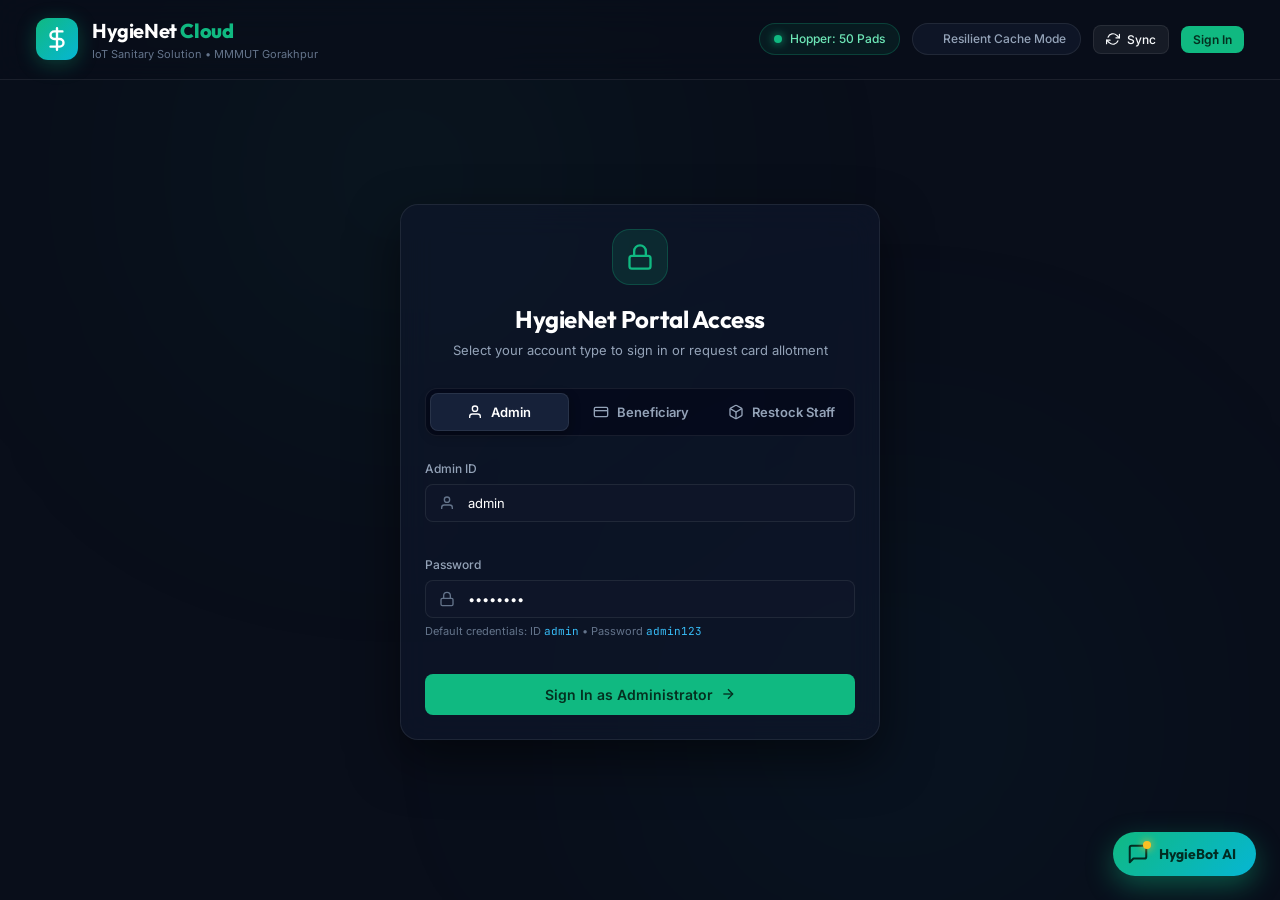
==== commit df4cc61a: "feat: Aadhaar Verhoeff registration & OTP, restock staff portal with photo proofs, admin verificatio" ====
--- a/api/public/index.html
+++ b/api/public/index.html
@@ -4,11 +4,15 @@
   <meta charset="UTF-8">
   <meta name="viewport" content="width=device-width, initial-scale=1.0">
   <title>HygieNet Cloud — IoT Sanitary Vending Management System</title>
-  <meta name="description" content="Next-Gen Cloud IoT Sanitary Vending Machine Management System with Admin & Beneficiary Portals, powered by Arduino UNO R4 WiFi and MongoDB Atlas.">
+  <meta name="description" content="Next-Gen Cloud IoT Sanitary Vending Machine Management System with Admin, Beneficiary & Refill Staff Portals, powered by Arduino UNO R4 WiFi and MongoDB Atlas.">
+  <link rel="manifest" href="/manifest.json">
+  <meta name="theme-color" content="#10b981">
+  <meta name="apple-mobile-web-app-capable" content="yes">
+  <meta name="apple-mobile-web-app-status-bar-style" content="black-translucent">
   <link rel="preconnect" href="https://fonts.googleapis.com">
   <link rel="preconnect" href="https://fonts.gstatic.com" crossorigin>
   <link href="https://fonts.googleapis.com/css2?family=Inter:wght@300;400;500;600;700&family=Outfit:wght@500;600;700;800&family=JetBrains+Mono:wght@400;500;600&display=swap" rel="stylesheet">
-  <link rel="stylesheet" href="style.css?v=2.5">
+  <link rel="stylesheet" href="style.css?v=3.0">
 </head>
 <body>
   <!-- Ambient background glow effects -->
@@ -31,6 +35,12 @@
       </div>
 
       <div class="nav-status-items">
+        <!-- Live Machine Hopper Stock Pill -->
+        <div class="status-pill nav-hopper-pill" id="nav-hopper-pill" title="Current Machine Hopper Stock">
+          <span class="status-indicator-dot online" id="nav-hopper-dot"></span>
+          <span id="nav-hopper-text">Hopper: 50 Pads</span>
+        </div>
+
         <div class="status-pill" id="cloud-status-pill">
           <span class="status-indicator-dot online"></span>
           <span id="cloud-status-text">Cloud Sync Live</span>
@@ -72,18 +82,22 @@
               </svg>
             </div>
             <h2>HygieNet Portal Access</h2>
-            <p>Select your account type to sign in to the platform</p>
-          </div>
-
-          <!-- Auth Tab Switcher -->
+            <p>Select your account type to sign in or request card allotment</p>
+          </div>
+
+          <!-- Auth Tab Switcher (Admin / Beneficiary / Restock Staff) -->
           <div class="auth-tabs">
             <button class="auth-tab-btn active" id="tab-btn-admin" onclick="switchAuthTab('admin')">
               <svg width="16" height="16" viewBox="0 0 24 24" fill="none" stroke="currentColor" stroke-width="2"><path d="M20 21v-2a4 4 0 0 0-4-4H8a4 4 0 0 0-4 4v2"></path><circle cx="12" cy="7" r="4"></circle></svg>
-              Admin Login
+              Admin
             </button>
             <button class="auth-tab-btn" id="tab-btn-user" onclick="switchAuthTab('user')">
               <svg width="16" height="16" viewBox="0 0 24 24" fill="none" stroke="currentColor" stroke-width="2"><rect x="2" y="5" width="20" height="14" rx="2"></rect><line x1="2" y1="10" x2="22" y2="10"></line></svg>
-              Beneficiary Card
+              Beneficiary
+            </button>
+            <button class="auth-tab-btn" id="tab-btn-refill" onclick="switchAuthTab('refill')">
+              <svg width="16" height="16" viewBox="0 0 24 24" fill="none" stroke="currentColor" stroke-width="2"><path d="M21 16V8a2 2 0 0 0-1-1.73l-7-4a2 2 0 0 0-2 0l-7 4A2 2 0 0 0 3 8v8a2 2 0 0 0 1 1.73l7 4a2 2 0 0 0 2 0l7-4A2 2 0 0 0 21 16z"></path><polyline points="3.27 6.96 12 12.01 20.73 6.96"></polyline><line x1="12" y1="22.08" x2="12" y2="12"></line></svg>
+              Restock Staff
             </button>
           </div>
 
@@ -141,7 +155,44 @@
               Access My Account & Quota
               <svg width="16" height="16" viewBox="0 0 24 24" fill="none" stroke="currentColor" stroke-width="2"><line x1="5" y1="12" x2="19" y2="12"></line><polyline points="12 5 19 12 12 19"></polyline></svg>
             </button>
+
+            <!-- New Student Registration Option -->
+            <div class="registration-cta-box">
+              <div class="reg-cta-text">
+                <strong>New student or lost card?</strong>
+                <span>Request card registration using Aadhaar number & OTP verification.</span>
+              </div>
+              <button type="button" class="btn btn-secondary btn-sm" onclick="openRegisterModal()">
+                Request Card Registration &rarr;
+              </button>
+            </div>
           </form>
+
+          <!-- Restock Staff Login Form -->
+          <form class="auth-form hidden" id="refill-login-form" onsubmit="handleRefillLogin(event)">
+            <div class="form-group">
+              <label for="refill-id">Restock Attendant ID</label>
+              <div class="input-with-icon">
+                <svg width="16" height="16" viewBox="0 0 24 24" fill="none" stroke="currentColor" stroke-width="2"><path d="M20 21v-2a4 4 0 0 0-4-4H8a4 4 0 0 0-4 4v2"></path><circle cx="12" cy="7" r="4"></circle></svg>
+                <input type="text" id="refill-id" class="form-input" placeholder="Enter staff username" value="refill" required autocomplete="username">
+              </div>
+            </div>
+
+            <div class="form-group">
+              <label for="refill-password">Password</label>
+              <div class="input-with-icon">
+                <svg width="16" height="16" viewBox="0 0 24 24" fill="none" stroke="currentColor" stroke-width="2"><rect x="3" y="11" width="18" height="11" rx="2" ry="2"></rect><path d="M7 11V7a5 5 0 0 1 10 0v4"></path></svg>
+                <input type="password" id="refill-password" class="form-input" placeholder="Enter staff password" value="refill123" required autocomplete="current-password">
+              </div>
+              <span class="field-hint">Staff credentials: ID <code>refill</code> • Password <code>refill123</code></span>
+            </div>
+
+            <button type="submit" class="btn btn-primary btn-block btn-lg" id="btn-refill-submit">
+              Sign In as Restock Staff
+              <svg width="16" height="16" viewBox="0 0 24 24" fill="none" stroke="currentColor" stroke-width="2"><line x1="5" y1="12" x2="19" y2="12"></line><polyline points="12 5 19 12 12 19"></polyline></svg>
+            </button>
+          </form>
+
         </div>
       </section>
 
@@ -185,6 +236,18 @@
             <div class="metric-trend"><span class="trend-highlight">Registered</span> RFID cards</div>
           </div>
 
+          <!-- Machine Hopper Stock Metric Card -->
+          <div class="metric-card">
+            <div class="metric-header">
+              <span class="metric-label">Machine Hopper Stock</span>
+              <div class="metric-icon icon-emerald">
+                <svg width="20" height="20" viewBox="0 0 24 24" fill="none" stroke="currentColor" stroke-width="2" stroke-linecap="round" stroke-linejoin="round"><path d="M21 16V8a2 2 0 0 0-1-1.73l-7-4a2 2 0 0 0-2 0l-7 4A2 2 0 0 0 3 8v8a2 2 0 0 0 1 1.73l7 4a2 2 0 0 0 2 0l7-4A2 2 0 0 0 21 16z"></path><polyline points="3.27 6.96 12 12.01 20.73 6.96"></polyline><line x1="12" y1="22.08" x2="12" y2="12"></line></svg>
+              </div>
+            </div>
+            <div class="metric-value" id="stat-hopper-count">50</div>
+            <div class="metric-trend"><span class="trend-highlight" id="stat-hopper-badge">50 / 60 Pads</span> • Dispenser Ready</div>
+          </div>
+
           <div class="metric-card">
             <div class="metric-header">
               <span class="metric-label">Monthly Pad Limit</span>
@@ -209,6 +272,112 @@
               <span class="status-indicator-dot pulse-emerald"></span>
               <span id="admin-device-text">UNO R4 WiFi: Ready</span>
             </span>
+          </div>
+        </section>
+
+        <!-- ADMIN ACTION & VERIFICATION QUEUES (Refills, Emergency, Allotments) -->
+        <section class="admin-queues-section">
+          <div class="section-title-wrap">
+            <h3>Admin Verifications & Quota Actions</h3>
+            <p>Review staff restock photo proofs, allot cards to Aadhaar-verified students, and approve emergency pads</p>
+          </div>
+
+          <div class="three-col-grid">
+            <!-- 1. Pending Refill Verifications (with Proof Photos) -->
+            <div class="queue-card card-glass">
+              <div class="queue-header">
+                <div class="queue-badge-title">
+                  <span class="queue-dot orange"></span>
+                  <h4>Pending Refill Proofs</h4>
+                </div>
+                <span class="badge badge-warn" id="badge-pending-refills-count">0</span>
+              </div>
+              <p class="queue-desc">Review uploaded photo proofs of machine hopper replenishment before crediting stock.</p>
+              <div class="queue-items-container" id="admin-refill-requests-list">
+                <div class="text-center text-muted py-3">No pending refill logs to verify</div>
+              </div>
+            </div>
+
+            <!-- 2. Pending Student Card Allotments (Aadhaar Verified) -->
+            <div class="queue-card card-glass">
+              <div class="queue-header">
+                <div class="queue-badge-title">
+                  <span class="queue-dot green"></span>
+                  <h4>Student Card Allotments</h4>
+                </div>
+                <span class="badge badge-emerald" id="badge-pending-allotments-count">0</span>
+              </div>
+              <p class="queue-desc">Students who completed Aadhaar checksum & OTP verification waiting for physical RFID cards.</p>
+              <div class="queue-items-container" id="admin-allotments-requests-list">
+                <div class="text-center text-muted py-3">No students awaiting card allotment</div>
+              </div>
+            </div>
+
+            <!-- 3. Emergency Pad Quota Requests -->
+            <div class="queue-card card-glass">
+              <div class="queue-header">
+                <div class="queue-badge-title">
+                  <span class="queue-dot red"></span>
+                  <h4>Emergency Pad Requests</h4>
+                </div>
+                <span class="badge badge-err" id="badge-emergency-requests-count">0</span>
+              </div>
+              <p class="queue-desc">Urgent pad requests from students who have exhausted their regular monthly quota.</p>
+              <div class="queue-items-container" id="admin-emergency-requests-list">
+                <div class="text-center text-muted py-3">No emergency requests active</div>
+              </div>
+            </div>
+          </div>
+        </section>
+
+        <!-- MONTHLY DISPENSE BREAKDOWN & SIMULATED ROLLOVER CARD -->
+        <section class="content-card card-glass" id="monthly-summary-card">
+          <div class="card-toolbar">
+            <div class="card-title-group">
+              <div class="title-with-pill">
+                <h3>Monthly Dispense Summary</h3>
+                <span class="badge badge-emerald" id="current-month-badge">Month --</span>
+              </div>
+              <p>Historical dispense volume and testing rollover controls</p>
+            </div>
+            <div class="card-actions">
+              <button class="btn btn-warn-subtle btn-sm" onclick="confirmSimulateMonthRollover()" title="Simulate a new month for testing: archives current stats and resets all quotas to 0">
+                <svg width="14" height="14" viewBox="0 0 24 24" fill="none" stroke="currentColor" stroke-width="2"><polyline points="1 4 1 10 7 10"></polyline><path d="M3.51 15a9 9 0 1 0 2.13-9.36L1 10"></path></svg>
+                Simulate New Month Rollover (Test Reset)
+              </button>
+            </div>
+          </div>
+
+          <div class="monthly-stats-grid">
+            <div class="monthly-stat-item">
+              <span class="lbl">Current Month Dispensed:</span>
+              <strong class="val" id="month-stat-current-dispensed">0 pads</strong>
+            </div>
+            <div class="monthly-stat-item">
+              <span class="lbl">Unique Students Served:</span>
+              <strong class="val" id="month-stat-unique-users">0</strong>
+            </div>
+            <div class="monthly-stat-item">
+              <span class="lbl">Avg Pads / Dispense:</span>
+              <strong class="val" id="month-stat-avg-qty">1.0</strong>
+            </div>
+          </div>
+
+          <div class="table-responsive" style="margin-top: 14px;">
+            <table class="data-table" id="monthly-summary-table">
+              <thead>
+                <tr>
+                  <th>Month No.</th>
+                  <th>Month & Year</th>
+                  <th>Total Dispensed</th>
+                  <th>Transactions</th>
+                  <th>Beneficiaries Served</th>
+                </tr>
+              </thead>
+              <tbody id="monthly-summary-tbody">
+                <tr><td colspan="5" class="text-center text-muted py-3">Loading monthly summary...</td></tr>
+              </tbody>
+            </table>
           </div>
         </section>
 
@@ -220,7 +389,7 @@
             <div class="card-toolbar">
               <div class="card-title-group">
                 <h3>Registered Beneficiaries</h3>
-                <p>Manage cards, pad quotas, and reset allocations</p>
+                <p>Manage cards, Aadhaar numbers, pad quotas, and reset allocations</p>
               </div>
               <div class="card-actions">
                 <button class="btn btn-primary btn-sm" onclick="openAddUserModal()">
@@ -236,7 +405,7 @@
             <!-- Table Search Bar -->
             <div class="table-search-box">
               <svg width="16" height="16" viewBox="0 0 24 24" fill="none" stroke="currentColor" stroke-width="2"><circle cx="11" cy="11" r="8"></circle><line x1="21" y1="21" x2="16.65" y2="16.65"></line></svg>
-              <input type="text" id="user-search-input" placeholder="Search by name or card UID..." oninput="handleUserSearch(this.value)">
+              <input type="text" id="user-search-input" placeholder="Search by name, Aadhaar or card UID..." oninput="handleUserSearch(this.value)">
             </div>
 
             <div class="table-responsive">
@@ -244,6 +413,7 @@
                 <thead>
                   <tr>
                     <th>Beneficiary</th>
+                    <th>Aadhaar No</th>
                     <th>RFID UID</th>
                     <th>Quota Used</th>
                     <th>Remaining</th>
@@ -252,7 +422,7 @@
                   </tr>
                 </thead>
                 <tbody id="users-tbody">
-                  <tr><td colspan="6" class="text-center text-muted py-4">Loading registered beneficiaries...</td></tr>
+                  <tr><td colspan="7" class="text-center text-muted py-4">Loading registered beneficiaries...</td></tr>
                 </tbody>
               </table>
             </div>
@@ -302,6 +472,20 @@
       <!-- ============================================================ -->
       <div class="user-portal-view hidden" id="view-user">
         
+        <!-- Live Machine Hopper Availability Banner -->
+        <section class="machine-hopper-strip" id="user-hopper-banner">
+          <div class="hopper-strip-left">
+            <span class="hopper-indicator-dot online" id="user-hopper-dot"></span>
+            <div>
+              <strong id="user-hopper-label">MMMUT Center #01: 50 Pads in Stock — Dispenser Ready</strong>
+              <div class="hopper-strip-sub" id="user-hopper-sub">Sanitized and stocked • Ready to dispense on RFID tap</div>
+            </div>
+          </div>
+          <div class="hopper-strip-right">
+            <span class="badge badge-emerald" id="user-hopper-stock-badge">50 / 60 Capacity</span>
+          </div>
+        </section>
+
         <!-- Beneficiary Hero Banner -->
         <section class="beneficiary-hero card-glass">
           <div class="beneficiary-hero-content">
@@ -312,6 +496,7 @@
               <div class="beneficiary-meta">
                 <span>Card UID: <code class="font-mono" id="user-profile-uid">C3:27:87:14</code></span>
                 <span>•</span>
+                <span id="user-profile-aadhaar-wrap" style="display: none;">Aadhaar: <code class="font-mono" id="user-profile-aadhaar">XXXX XXXX 1234</code> • </span>
                 <span>Unit: MMMUT Center #01</span>
                 <span>•</span>
                 <span id="user-profile-status" class="badge badge-emerald">Active</span>
@@ -373,6 +558,20 @@
                 <span id="user-progress-text">0 / 5 Collected</span>
                 <span id="user-max-label">5 pads</span>
               </div>
+            </div>
+
+            <!-- Emergency Pad Quota Request Banner (Appears when quota is exhausted or urgent) -->
+            <div class="emergency-quota-banner" id="user-emergency-banner">
+              <div class="emergency-content">
+                <div class="emergency-icon-wrap">🚨</div>
+                <div>
+                  <strong>Experiencing an Emergency?</strong>
+                  <p>If your monthly quota is exhausted or you need extra pads immediately, request an emergency allowance.</p>
+                </div>
+              </div>
+              <button class="btn btn-emergency btn-sm" onclick="openEmergencyModal()">
+                Request Emergency Pad
+              </button>
             </div>
           </section>
 
@@ -554,10 +753,288 @@
 
       </div>
 
+      <!-- ============================================================ -->
+      <!--  VIEW 4: RESTOCK / REFILL ATTENDANT PORTAL                   -->
+      <!-- ============================================================ -->
+      <div class="refill-portal-view hidden" id="view-refill">
+        
+        <!-- Refill Hero Banner -->
+        <section class="beneficiary-hero card-glass">
+          <div class="beneficiary-hero-content">
+            <div class="beneficiary-avatar" style="background: linear-gradient(135deg, #14b8a6, #06b6d4);">R</div>
+            <div class="beneficiary-details">
+              <div class="beneficiary-tag">Restock & Maintenance Portal</div>
+              <h2 class="beneficiary-name" id="refill-portal-staff-title">Restock Attendant</h2>
+              <div class="beneficiary-meta">
+                <span>Station: <strong>MMMUT Center #01</strong></span>
+                <span>•</span>
+                <span>Role: <strong>Authorized Maintenance Staff</strong></span>
+                <span>•</span>
+                <span class="badge badge-emerald">Active Session</span>
+              </div>
+            </div>
+          </div>
+          <div class="beneficiary-hero-action">
+            <button class="btn btn-secondary btn-sm" onclick="fetchRefillStaffData()">
+              <svg width="14" height="14" viewBox="0 0 24 24" fill="none" stroke="currentColor" stroke-width="2"><polyline points="23 4 23 10 17 10"></polyline><polyline points="1 20 1 14 7 14"></polyline><path d="M3.51 9a9 9 0 0 1 14.85-3.36L23 10M1 14l4.64 4.36A9 9 0 0 0 20.49 15"></path></svg>
+              Refresh Status
+            </button>
+          </div>
+        </section>
+
+        <!-- Current Machine Hopper Stock Banner -->
+        <section class="banner-card" id="refill-hopper-banner">
+          <div class="banner-content">
+            <div class="banner-badge">Current Machine Stock</div>
+            <div class="banner-title" id="refill-stock-title">Hopper: 50 / 60 Pads Remaining</div>
+            <div class="banner-desc">After physical replenishment, submit the form below with 1–2 photos of the hopper & dispenser tray for Admin verification.</div>
+          </div>
+          <div class="banner-actions">
+            <span class="badge badge-emerald" id="refill-stock-badge" style="font-size: 13px; padding: 6px 14px;">Stock OK</span>
+          </div>
+        </section>
+
+        <!-- Two Column Grid: Restock Form & Submission Logs -->
+        <div class="two-col-grid">
+          
+          <!-- Restock Submission Form -->
+          <section class="content-card card-glass">
+            <div class="card-toolbar">
+              <div class="card-title-group">
+                <h3>Submit Replenishment Report</h3>
+                <p>Upload proof photos. Admin will verify before stock is credited.</p>
+              </div>
+            </div>
+
+            <form id="refill-submit-form" onsubmit="handleRefillSubmit(event)" class="auth-form" style="gap: 16px;">
+              <div class="form-group">
+                <label for="refill-staff-name">Staff Attendant Name</label>
+                <input type="text" id="refill-staff-name" class="form-input" placeholder="e.g. Ramesh Kumar" required>
+              </div>
+
+              <div class="form-group">
+                <label for="refill-quantity-added">Pads Replenished (Count)</label>
+                <input type="number" id="refill-quantity-added" class="form-input" value="50" min="1" max="100" required>
+                <span class="field-hint">Standard sanitary pack contains 50 pads</span>
+              </div>
+
+              <div class="form-group">
+                <label for="refill-remarks">Hygiene Remarks & Machine Inspection</label>
+                <textarea id="refill-remarks" class="form-input" rows="2" placeholder="e.g. Hopper sanitized, tray cleaned, 50 pads loaded properly" required></textarea>
+              </div>
+
+              <!-- Proof Photo 1 -->
+              <div class="form-group">
+                <label>Proof Photo 1: Hopper Interior with Loaded Pads (Required)</label>
+                <div class="photo-dropzone" id="photo1-dropzone">
+                  <input type="file" id="refill-photo1-file" accept="image/*" class="hidden-file-input" onchange="handlePhotoSelect(event, 1)">
+                  <div class="dropzone-empty" id="photo1-empty" onclick="document.getElementById('refill-photo1-file').click()">
+                    <svg width="24" height="24" viewBox="0 0 24 24" fill="none" stroke="currentColor" stroke-width="2"><rect x="3" y="3" width="18" height="18" rx="2" ry="2"></rect><circle cx="8.5" cy="8.5" r="1.5"></circle><polyline points="21 15 16 10 5 21"></polyline></svg>
+                    <span>Click or Drag to Upload Hopper Photo</span>
+                    <span class="file-hint">Clear photo showing pads inside hopper</span>
+                  </div>
+                  <div class="dropzone-preview hidden" id="photo1-preview-wrap">
+                    <img id="photo1-preview-img" alt="Hopper Proof" src="">
+                    <button type="button" class="btn-remove-photo" onclick="removePhoto(1)" title="Remove Photo">✕</button>
+                  </div>
+                </div>
+              </div>
+
+              <!-- Proof Photo 2 -->
+              <div class="form-group">
+                <label>Proof Photo 2: Dispenser Chute & Tray (Optional)</label>
+                <div class="photo-dropzone" id="photo2-dropzone">
+                  <input type="file" id="refill-photo2-file" accept="image/*" class="hidden-file-input" onchange="handlePhotoSelect(event, 2)">
+                  <div class="dropzone-empty" id="photo2-empty" onclick="document.getElementById('refill-photo2-file').click()">
+                    <svg width="24" height="24" viewBox="0 0 24 24" fill="none" stroke="currentColor" stroke-width="2"><rect x="3" y="3" width="18" height="18" rx="2" ry="2"></rect><circle cx="8.5" cy="8.5" r="1.5"></circle><polyline points="21 15 16 10 5 21"></polyline></svg>
+                    <span>Click or Drag to Upload Chute / Tray Photo</span>
+                    <span class="file-hint">Exterior dispenser front inspection</span>
+                  </div>
+                  <div class="dropzone-preview hidden" id="photo2-preview-wrap">
+                    <img id="photo2-preview-img" alt="Tray Proof" src="">
+                    <button type="button" class="btn-remove-photo" onclick="removePhoto(2)" title="Remove Photo">✕</button>
+                  </div>
+                </div>
+              </div>
+
+              <button type="submit" class="btn btn-primary btn-block btn-lg" id="btn-submit-refill">
+                Submit Restock for Admin Approval
+                <svg width="16" height="16" viewBox="0 0 24 24" fill="none" stroke="currentColor" stroke-width="2"><line x1="5" y1="12" x2="19" y2="12"></line><polyline points="12 5 19 12 12 19"></polyline></svg>
+              </button>
+            </form>
+          </section>
+
+          <!-- History of Submissions -->
+          <section class="content-card card-glass">
+            <div class="card-toolbar">
+              <div class="card-title-group">
+                <h3>My Restock Submissions</h3>
+                <p>Track admin verification status of your replenishment reports</p>
+              </div>
+            </div>
+
+            <div class="refill-logs-list" id="refill-staff-logs-list">
+              <div class="text-center text-muted py-4">No replenishment reports submitted yet.</div>
+            </div>
+          </section>
+        </div>
+
+      </div>
+
     </main>
   </div>
 
-  <!-- Add / Edit Beneficiary Modal -->
+  <!-- ============================================================ -->
+  <!--  MODALS & DIALOGS                                            -->
+  <!-- ============================================================ -->
+
+  <!-- 1. Student Registration Modal (Aadhaar & OTP) -->
+  <div class="modal-backdrop hidden" id="register-modal">
+    <div class="modal-box" style="max-width: 480px;">
+      <div class="modal-header">
+        <div class="modal-title-with-badge">
+          <h3 id="reg-modal-title">Student Card Registration</h3>
+          <span class="badge badge-emerald">Aadhaar Verified</span>
+        </div>
+        <button class="btn-icon" onclick="closeRegisterModal()" title="Close">✕</button>
+      </div>
+
+      <!-- Step 1: Details & Aadhaar Checksum -->
+      <form id="reg-step1-form" onsubmit="handleSendRegistrationOTP(event)">
+        <p class="modal-subtitle">Step 1: Enter your details. Your 12-digit Aadhaar number is mathematically validated using the UIDAI Verhoeff algorithm.</p>
+
+        <div class="form-group">
+          <label for="reg-name">Full Student Name</label>
+          <input type="text" id="reg-name" class="form-input" placeholder="e.g. Pooja Singh" required>
+        </div>
+
+        <div class="form-group">
+          <label for="reg-aadhaar">12-Digit Aadhaar Number</label>
+          <div class="input-with-icon">
+            <svg width="16" height="16" viewBox="0 0 24 24" fill="none" stroke="currentColor" stroke-width="2"><rect x="3" y="4" width="18" height="16" rx="3"></rect><circle cx="9" cy="10" r="2"></circle><line x1="15" y1="8" x2="17" y2="8"></line><line x1="15" y1="12" x2="17" y2="12"></line><line x1="7" y1="16" x2="17" y2="16"></line></svg>
+            <input type="text" id="reg-aadhaar" class="form-input font-mono" placeholder="XXXX XXXX XXXX" maxlength="14" required autocomplete="off" oninput="formatAndValidateAadhaar(this)">
+          </div>
+          <div class="aadhaar-feedback" id="aadhaar-feedback">
+            <span class="indicator-icon">ℹ️</span>
+            <span class="indicator-text">Enter 12 digits to verify checksum</span>
+          </div>
+        </div>
+
+        <div class="form-group">
+          <label for="reg-email">Student Email Address</label>
+          <input type="email" id="reg-email" class="form-input" placeholder="e.g. pooja@mmmut.ac.in" required>
+          <span class="field-hint">A 6-digit OTP will be sent here (also shown on screen in dev mode)</span>
+        </div>
+
+        <div class="form-group">
+          <label for="reg-dept">Hostel / Department / Year</label>
+          <input type="text" id="reg-dept" class="form-input" placeholder="e.g. Sarojini Bhawan, B.Tech CSE 2nd Yr" required>
+        </div>
+
+        <div class="modal-footer" style="margin-top: 20px;">
+          <button type="button" class="btn btn-secondary" onclick="closeRegisterModal()">Cancel</button>
+          <button type="submit" class="btn btn-primary" id="btn-reg-step1">
+            Generate Verification OTP &rarr;
+          </button>
+        </div>
+      </form>
+
+      <!-- Step 2: 6-Digit OTP Verification -->
+      <form id="reg-step2-form" class="hidden" onsubmit="handleVerifyRegistrationOTP(event)">
+        <div class="otp-instruction-banner">
+          <div class="otp-banner-icon">📩</div>
+          <div>
+            <strong>OTP Dispatched!</strong>
+            <p id="otp-destination-text">A 6-digit verification code has been generated.</p>
+          </div>
+        </div>
+
+        <div class="form-group" style="text-align: center; margin: 24px 0;">
+          <label for="reg-otp-input" style="font-size: 13px; font-weight: 600;">Enter 6-Digit Verification Code</label>
+          <input type="text" id="reg-otp-input" class="form-input font-mono text-center" placeholder="123456" maxlength="6" style="font-size: 24px; letter-spacing: 6px; width: 220px; margin: 8px auto;" required autocomplete="off">
+          <span class="field-hint">Valid for 10 minutes</span>
+        </div>
+
+        <div class="modal-footer">
+          <button type="button" class="btn btn-secondary" onclick="backToRegStep1()">Back</button>
+          <button type="submit" class="btn btn-primary" id="btn-reg-verify">
+            Verify & Queue for Card Allotment
+          </button>
+        </div>
+      </form>
+    </div>
+  </div>
+
+  <!-- 2. Admin Allot Card Modal (assign RFID UID to student) -->
+  <div class="modal-backdrop hidden" id="allot-modal">
+    <div class="modal-box" style="max-width: 460px;">
+      <div class="modal-header">
+        <div class="modal-title-with-badge">
+          <h3>Allot RFID Card</h3>
+          <span class="badge badge-emerald">Step 2: Physical Allotment</span>
+        </div>
+        <button class="btn-icon" onclick="closeAllotModal()" title="Close">✕</button>
+      </div>
+      <form id="allot-form" onsubmit="handleAllotSubmit(event)">
+        <input type="hidden" id="allot-req-id" value="">
+        
+        <div class="allot-summary-box" id="allot-summary-box">
+          <!-- Populated by JS -->
+        </div>
+
+        <div class="form-group">
+          <label for="allot-uid">Scan / Enter RFID Card UID</label>
+          <div class="input-with-icon">
+            <svg width="16" height="16" viewBox="0 0 24 24" fill="none" stroke="currentColor" stroke-width="2"><rect x="2" y="5" width="20" height="14" rx="2"></rect><line x1="2" y1="10" x2="22" y2="10"></line></svg>
+            <input type="text" id="allot-uid" class="form-input font-mono" placeholder="e.g. C3:27:87:14" required autocomplete="off">
+          </div>
+          <span class="field-hint">Tap card on reader or enter the 8-10 char hex UID</span>
+        </div>
+
+        <div class="form-group">
+          <label for="allot-limit">Monthly Quota Limit (Pads)</label>
+          <input type="number" id="allot-limit" class="form-input" value="5" min="1" max="20" required>
+        </div>
+
+        <div class="modal-footer">
+          <button type="button" class="btn btn-secondary" onclick="closeAllotModal()">Cancel</button>
+          <button type="submit" class="btn btn-primary" id="btn-allot-save">
+            Assign Card & Activate Student
+          </button>
+        </div>
+      </form>
+    </div>
+  </div>
+
+  <!-- 3. Emergency Pad Request Modal -->
+  <div class="modal-backdrop hidden" id="emergency-modal">
+    <div class="modal-box" style="max-width: 440px;">
+      <div class="modal-header">
+        <div class="modal-title-with-badge">
+          <h3>Request Emergency Sanitary Pad</h3>
+          <span class="badge badge-warn">Urgent Grant</span>
+        </div>
+        <button class="btn-icon" onclick="closeEmergencyModal()" title="Close">✕</button>
+      </div>
+      <form id="emergency-form" onsubmit="handleEmergencySubmit(event)">
+        <p class="modal-subtitle">If you have exhausted your 5-pad monthly quota and are experiencing an unexpected flow, submit this request. Administrators will grant emergency quota immediately.</p>
+        
+        <div class="form-group">
+          <label for="emergency-reason">Brief Note / Location (Optional)</label>
+          <textarea id="emergency-reason" class="form-input" rows="3" placeholder="e.g. Sudden flow during lab class, quota exhausted."></textarea>
+        </div>
+
+        <div class="modal-footer" style="margin-top: 18px;">
+          <button type="button" class="btn btn-secondary" onclick="closeEmergencyModal()">Cancel</button>
+          <button type="submit" class="btn btn-primary" id="btn-emergency-submit">
+            Submit Emergency Request
+          </button>
+        </div>
+      </form>
+    </div>
+  </div>
+
+  <!-- 4. Add / Edit Beneficiary Modal (Admin direct) -->
   <div class="modal-backdrop hidden" id="user-modal">
     <div class="modal-box">
       <div class="modal-header">
@@ -571,6 +1048,14 @@
           <input type="text" id="form-name" class="form-input" placeholder="e.g. Priya Sharma" required>
         </div>
         <div class="form-group">
+          <label for="form-aadhaar">Aadhaar Number (12 Digits)</label>
+          <input type="text" id="form-aadhaar" class="form-input font-mono" placeholder="XXXX XXXX XXXX" maxlength="14" oninput="formatAndValidateAadhaar(this, 'form-aadhaar-feedback')">
+          <div class="aadhaar-feedback" id="form-aadhaar-feedback">
+            <span class="indicator-icon">ℹ️</span>
+            <span class="indicator-text">Verhoeff checksum checked on entry</span>
+          </div>
+        </div>
+        <div class="form-group">
           <label for="form-uid">RFID Card UID</label>
           <input type="text" id="form-uid" class="form-input font-mono" placeholder="e.g. C3:27:87:14" required>
           <span class="field-hint" id="form-uid-hint">Format: 8-10 hex characters (colons optional)</span>
@@ -584,6 +1069,57 @@
           <button type="submit" class="btn btn-primary" id="btn-modal-save">Save Beneficiary</button>
         </div>
       </form>
+    </div>
+  </div>
+
+  <!-- 5. Image Lightbox Modal (For Restock Proof Photos) -->
+  <div class="lightbox-backdrop hidden" id="image-lightbox-modal" onclick="closeImageLightbox(event)">
+    <div class="lightbox-content" onclick="event.stopPropagation()">
+      <button class="lightbox-close-btn" onclick="closeImageLightbox(event)" title="Close Lightbox">✕</button>
+      <img id="lightbox-img" alt="Refill Proof High-Res" src="">
+      <div class="lightbox-caption" id="lightbox-caption">Hopper Proof Photo</div>
+    </div>
+  </div>
+
+  <!-- ============================================================ -->
+  <!--  LOCALHOST HARDWARE SIMULATOR BAR (ZERO ARDUINO NEEDED)     -->
+  <!-- ============================================================ -->
+  <div class="dev-simulator-bar" id="localhost-dev-bar" style="display: none;">
+    <div class="dev-bar-header" onclick="toggleDevBar()">
+      <div class="dev-bar-title">
+        <span class="dev-pulse-dot"></span>
+        <strong>⚡ Localhost Hardware Simulator</strong>
+        <span class="dev-tag">Zero Arduino Connected</span>
+      </div>
+      <button type="button" class="btn-dev-toggle" id="btn-dev-toggle">▲ Expand Simulator</button>
+    </div>
+    <div class="dev-bar-body hidden" id="dev-bar-body">
+      <div class="dev-controls-grid">
+        <div class="dev-control-col">
+          <label>Simulate RFID Card Tap:</label>
+          <select id="sim-card-select" class="form-input form-input-sm font-mono">
+            <option value="C3:27:87:14">Sunita Yadav (C3:27:87:14)</option>
+            <option value="E3:A5:AE:02">Anita Kumari (E3:A5:AE:02)</option>
+          </select>
+        </div>
+        <div class="dev-control-col dev-btn-group">
+          <button type="button" class="btn btn-secondary btn-sm" onclick="simVerifySelectedCard()">
+            🔍 Card Quota Check
+          </button>
+          <button type="button" class="btn btn-primary btn-sm" onclick="simDispenseSelectedCard(1)">
+            🩸 Dispense 1 Pad
+          </button>
+          <button type="button" class="btn btn-primary btn-sm" onclick="simDispenseSelectedCard(2)">
+            🩸 Dispense 2 Pads
+          </button>
+          <button type="button" class="btn btn-secondary btn-sm" onclick="simTriggerHopperStockDrop()">
+            📉 Decrement Hopper (-1)
+          </button>
+        </div>
+      </div>
+      <div class="dev-bar-status-line" id="dev-sim-status">
+        Ready for offline hardware tests on localhost:5000
+      </div>
     </div>
   </div>
 
@@ -664,6 +1200,6 @@
   <!-- Toast Notification Container -->
   <div class="toast-container" id="toast-container"></div>
 
-  <script src="app.js?v=2.5"></script>
+  <script src="app.js?v=3.0"></script>
 </body>
 </html>
--- a/api/public/style.css
+++ b/api/public/style.css
@@ -1823,3 +1823,669 @@
   flex-shrink: 0;
 }
 
+/* ============================================================
+   NEW FEATURES: HOPPER STRIP, REFILL, QUEUES & DEV SIMULATOR
+   ============================================================ */
+
+/* Nav Hopper Pill */
+.nav-hopper-pill {
+  border-color: rgba(16, 185, 129, 0.25);
+  background: rgba(16, 185, 129, 0.08);
+  color: #6ee7b7;
+}
+
+/* Registration CTA Box */
+.registration-cta-box {
+  margin-top: 14px;
+  padding: 14px 16px;
+  background: rgba(2, 6, 23, 0.5);
+  border: 1px dashed rgba(16, 185, 129, 0.25);
+  border-radius: var(--radius-md);
+  display: flex;
+  flex-direction: column;
+  gap: 10px;
+}
+
+.reg-cta-text strong {
+  display: block;
+  font-size: 13px;
+  color: #fff;
+}
+
+.reg-cta-text span {
+  font-size: 11px;
+  color: var(--text-dim);
+}
+
+/* Aadhaar Feedback */
+.aadhaar-feedback {
+  margin-top: 6px;
+  font-size: 11px;
+  display: flex;
+  align-items: center;
+  gap: 6px;
+  color: var(--text-dim);
+  transition: var(--transition);
+}
+
+.aadhaar-feedback.valid {
+  color: #34d399;
+}
+
+.aadhaar-feedback.invalid {
+  color: #f87171;
+}
+
+/* Three Column Grid (Admin Queues) */
+.admin-queues-section {
+  display: flex;
+  flex-direction: column;
+  gap: 14px;
+}
+
+.section-title-wrap h3 {
+  font-family: var(--font-display);
+  font-size: 18px;
+  font-weight: 700;
+  color: #fff;
+}
+
+.section-title-wrap p {
+  font-size: 12px;
+  color: var(--text-muted);
+}
+
+.three-col-grid {
+  display: grid;
+  grid-template-columns: repeat(3, 1fr);
+  gap: 20px;
+}
+
+@media (max-width: 1024px) {
+  .three-col-grid {
+    grid-template-columns: 1fr;
+  }
+}
+
+.queue-card {
+  padding: 20px;
+  border-radius: var(--radius-lg);
+  display: flex;
+  flex-direction: column;
+  gap: 12px;
+}
+
+.queue-header {
+  display: flex;
+  align-items: center;
+  justify-content: space-between;
+}
+
+.queue-badge-title {
+  display: flex;
+  align-items: center;
+  gap: 8px;
+}
+
+.queue-badge-title h4 {
+  font-size: 14px;
+  font-weight: 600;
+  color: #fff;
+}
+
+.queue-dot {
+  width: 8px;
+  height: 8px;
+  border-radius: 50%;
+}
+.queue-dot.orange { background: #f59e0b; box-shadow: 0 0 8px rgba(245, 158, 11, 0.6); }
+.queue-dot.green { background: #10b981; box-shadow: 0 0 8px rgba(16, 185, 129, 0.6); }
+.queue-dot.red { background: #ef4444; box-shadow: 0 0 8px rgba(239, 68, 68, 0.6); }
+
+.queue-desc {
+  font-size: 11px;
+  color: var(--text-dim);
+  line-height: 1.4;
+}
+
+.queue-items-container {
+  display: flex;
+  flex-direction: column;
+  gap: 10px;
+  max-height: 380px;
+  overflow-y: auto;
+}
+
+/* Individual Queue Item Cards */
+.queue-item {
+  background: rgba(2, 6, 23, 0.55);
+  border: 1px solid var(--border-subtle);
+  border-radius: var(--radius-md);
+  padding: 12px 14px;
+  display: flex;
+  flex-direction: column;
+  gap: 8px;
+  transition: var(--transition);
+}
+
+.queue-item:hover {
+  border-color: var(--border-hover);
+  background: rgba(2, 6, 23, 0.75);
+}
+
+.queue-item-header {
+  display: flex;
+  align-items: center;
+  justify-content: space-between;
+}
+
+.queue-item-header strong {
+  font-size: 13px;
+  color: #fff;
+}
+
+.queue-item-meta {
+  font-size: 11px;
+  color: var(--text-dim);
+  display: flex;
+  flex-direction: column;
+  gap: 2px;
+}
+
+.queue-thumbs-row {
+  display: flex;
+  gap: 8px;
+  margin-top: 4px;
+}
+
+.proof-thumb {
+  width: 60px;
+  height: 60px;
+  border-radius: var(--radius-sm);
+  object-fit: cover;
+  border: 1px solid rgba(255, 255, 255, 0.15);
+  cursor: pointer;
+  transition: var(--transition);
+}
+
+.proof-thumb:hover {
+  transform: scale(1.05);
+  border-color: var(--primary);
+  box-shadow: 0 4px 12px rgba(0, 0, 0, 0.5);
+}
+
+.queue-actions-row {
+  display: flex;
+  align-items: center;
+  gap: 8px;
+  margin-top: 4px;
+}
+
+/* Monthly Summary Card */
+.title-with-pill {
+  display: flex;
+  align-items: center;
+  gap: 10px;
+}
+
+.monthly-stats-grid {
+  display: flex;
+  flex-wrap: wrap;
+  gap: 16px;
+  padding: 14px 18px;
+  background: rgba(2, 6, 23, 0.45);
+  border: 1px solid var(--border-subtle);
+  border-radius: var(--radius-md);
+}
+
+.monthly-stat-item {
+  display: flex;
+  align-items: center;
+  gap: 8px;
+}
+
+.monthly-stat-item .lbl {
+  font-size: 12px;
+  color: var(--text-muted);
+}
+
+.monthly-stat-item .val {
+  font-size: 13px;
+  font-weight: 700;
+  color: #34d399;
+}
+
+.btn-warn-subtle {
+  background: rgba(245, 158, 11, 0.12);
+  border: 1px solid rgba(245, 158, 11, 0.3);
+  color: #fbbf24;
+  cursor: pointer;
+  font-size: 12px;
+  font-weight: 600;
+  padding: 6px 12px;
+  border-radius: var(--radius-sm);
+  display: inline-flex;
+  align-items: center;
+  gap: 6px;
+  transition: var(--transition);
+}
+
+.btn-warn-subtle:hover {
+  background: rgba(245, 158, 11, 0.22);
+  border-color: rgba(245, 158, 11, 0.5);
+}
+
+/* Beneficiary Machine Hopper Strip */
+.machine-hopper-strip {
+  background: linear-gradient(135deg, rgba(16, 185, 129, 0.14) 0%, rgba(6, 182, 212, 0.08) 100%);
+  border: 1px solid rgba(16, 185, 129, 0.28);
+  border-radius: var(--radius-lg);
+  padding: 16px 22px;
+  display: flex;
+  align-items: center;
+  justify-content: space-between;
+  flex-wrap: wrap;
+  gap: 14px;
+}
+
+.hopper-strip-left {
+  display: flex;
+  align-items: center;
+  gap: 12px;
+}
+
+.hopper-indicator-dot {
+  width: 12px;
+  height: 12px;
+  border-radius: 50%;
+  background: #10b981;
+  box-shadow: 0 0 12px #10b981;
+}
+
+.hopper-strip-left strong {
+  font-size: 14px;
+  font-weight: 700;
+  color: #fff;
+}
+
+.hopper-strip-sub {
+  font-size: 12px;
+  color: var(--text-muted);
+  margin-top: 2px;
+}
+
+/* Emergency Pad Banner */
+.emergency-quota-banner {
+  margin-top: 18px;
+  padding: 14px 18px;
+  background: rgba(244, 63, 94, 0.08);
+  border: 1px solid rgba(244, 63, 94, 0.25);
+  border-radius: var(--radius-md);
+  display: flex;
+  align-items: center;
+  justify-content: space-between;
+  flex-wrap: wrap;
+  gap: 14px;
+}
+
+.emergency-content {
+  display: flex;
+  align-items: center;
+  gap: 12px;
+}
+
+.emergency-icon-wrap {
+  font-size: 24px;
+}
+
+.emergency-content strong {
+  font-size: 13px;
+  color: #fecdd3;
+  display: block;
+}
+
+.emergency-content p {
+  font-size: 11px;
+  color: var(--text-muted);
+  margin-top: 2px;
+}
+
+.btn-emergency {
+  background: linear-gradient(135deg, #f43f5e, #e11d48);
+  color: #fff;
+  border: none;
+  border-radius: var(--radius-sm);
+  padding: 8px 16px;
+  font-size: 12px;
+  font-weight: 700;
+  cursor: pointer;
+  box-shadow: 0 4px 14px rgba(244, 63, 94, 0.35);
+  transition: var(--transition);
+}
+
+.btn-emergency:hover {
+  transform: translateY(-1px);
+  box-shadow: 0 6px 20px rgba(244, 63, 94, 0.5);
+}
+
+/* Photo Dropzone in Restock Portal */
+.photo-dropzone {
+  border: 2px dashed rgba(255, 255, 255, 0.15);
+  border-radius: var(--radius-md);
+  background: rgba(2, 6, 23, 0.45);
+  overflow: hidden;
+  transition: var(--transition);
+}
+
+.photo-dropzone:hover {
+  border-color: var(--primary);
+}
+
+.hidden-file-input {
+  display: none;
+}
+
+.dropzone-empty {
+  padding: 20px 16px;
+  display: flex;
+  flex-direction: column;
+  align-items: center;
+  justify-content: center;
+  gap: 6px;
+  cursor: pointer;
+  text-align: center;
+  color: var(--text-muted);
+  font-size: 12px;
+}
+
+.dropzone-empty:hover {
+  color: #fff;
+}
+
+.dropzone-preview {
+  position: relative;
+  padding: 8px;
+  text-align: center;
+  background: rgba(0, 0, 0, 0.4);
+}
+
+.dropzone-preview img {
+  max-width: 100%;
+  max-height: 180px;
+  border-radius: var(--radius-sm);
+  object-fit: cover;
+}
+
+.btn-remove-photo {
+  position: absolute;
+  top: 12px;
+  right: 12px;
+  background: rgba(239, 68, 68, 0.85);
+  color: #fff;
+  border: none;
+  width: 26px;
+  height: 26px;
+  border-radius: 50%;
+  cursor: pointer;
+  font-size: 12px;
+  display: flex;
+  align-items: center;
+  justify-content: center;
+  transition: var(--transition);
+}
+
+.btn-remove-photo:hover {
+  background: #ef4444;
+}
+
+/* Refill History Card Items */
+.refill-log-item {
+  background: rgba(2, 6, 23, 0.45);
+  border: 1px solid var(--border-subtle);
+  border-radius: var(--radius-md);
+  padding: 14px;
+  display: flex;
+  flex-direction: column;
+  gap: 8px;
+  margin-bottom: 12px;
+}
+
+.refill-log-top {
+  display: flex;
+  align-items: center;
+  justify-content: space-between;
+}
+
+.refill-log-top strong {
+  font-size: 14px;
+  color: #fff;
+}
+
+/* Lightbox Modal */
+.lightbox-backdrop {
+  position: fixed;
+  inset: 0;
+  background: rgba(0, 0, 0, 0.88);
+  backdrop-filter: blur(8px);
+  -webkit-backdrop-filter: blur(8px);
+  display: flex;
+  align-items: center;
+  justify-content: center;
+  z-index: 2000;
+  padding: 24px;
+  animation: fadeIn 0.2s ease;
+}
+
+.lightbox-content {
+  position: relative;
+  max-width: 90vw;
+  max-height: 85vh;
+  display: flex;
+  flex-direction: column;
+  align-items: center;
+  gap: 12px;
+}
+
+.lightbox-content img {
+  max-width: 85vw;
+  max-height: 75vh;
+  border-radius: var(--radius-md);
+  border: 1px solid rgba(255, 255, 255, 0.2);
+  box-shadow: 0 20px 50px rgba(0, 0, 0, 0.8);
+  object-fit: contain;
+}
+
+.lightbox-caption {
+  color: #fff;
+  font-size: 13px;
+  font-weight: 500;
+  background: rgba(15, 23, 42, 0.75);
+  padding: 6px 16px;
+  border-radius: 999px;
+  border: 1px solid var(--border-subtle);
+}
+
+.lightbox-close-btn {
+  position: absolute;
+  top: -16px;
+  right: -16px;
+  background: rgba(255, 255, 255, 0.2);
+  color: #fff;
+  border: 1px solid rgba(255, 255, 255, 0.3);
+  width: 36px;
+  height: 36px;
+  border-radius: 50%;
+  font-size: 16px;
+  cursor: pointer;
+  display: flex;
+  align-items: center;
+  justify-content: center;
+  transition: var(--transition);
+}
+
+.lightbox-close-btn:hover {
+  background: rgba(239, 68, 68, 0.8);
+}
+
+/* Localhost Hardware Simulator Bar */
+.dev-simulator-bar {
+  position: fixed;
+  bottom: 0;
+  left: 0;
+  right: 0;
+  background: rgba(15, 23, 42, 0.95);
+  backdrop-filter: blur(16px);
+  -webkit-backdrop-filter: blur(16px);
+  border-top: 1px solid rgba(16, 185, 129, 0.35);
+  box-shadow: 0 -4px 25px rgba(0, 0, 0, 0.6);
+  z-index: 999;
+  transition: var(--transition);
+}
+
+.dev-bar-header {
+  display: flex;
+  align-items: center;
+  justify-content: space-between;
+  padding: 8px 24px;
+  cursor: pointer;
+  background: rgba(2, 6, 23, 0.6);
+}
+
+.dev-bar-title {
+  display: flex;
+  align-items: center;
+  gap: 10px;
+  font-size: 13px;
+  color: #fff;
+}
+
+.dev-pulse-dot {
+  width: 8px;
+  height: 8px;
+  border-radius: 50%;
+  background: #38bdf8;
+  box-shadow: 0 0 10px #38bdf8;
+  animation: pulse-dot 1.5s infinite;
+}
+
+.dev-tag {
+  font-size: 10px;
+  background: rgba(56, 189, 248, 0.15);
+  color: #38bdf8;
+  padding: 2px 8px;
+  border-radius: 999px;
+  border: 1px solid rgba(56, 189, 248, 0.3);
+}
+
+.btn-dev-toggle {
+  background: transparent;
+  border: none;
+  color: var(--text-dim);
+  font-size: 11px;
+  font-weight: 600;
+  cursor: pointer;
+}
+
+.dev-bar-body {
+  padding: 14px 24px 18px;
+  display: flex;
+  flex-direction: column;
+  gap: 12px;
+}
+
+.dev-controls-grid {
+  display: flex;
+  align-items: center;
+  flex-wrap: wrap;
+  gap: 16px;
+}
+
+.dev-control-col {
+  display: flex;
+  align-items: center;
+  gap: 10px;
+}
+
+.dev-control-col label {
+  font-size: 12px;
+  color: var(--text-muted);
+  white-space: nowrap;
+}
+
+.dev-btn-group {
+  display: flex;
+  gap: 8px;
+  flex-wrap: wrap;
+}
+
+.dev-bar-status-line {
+  font-size: 11px;
+  font-family: var(--font-mono);
+  color: #34d399;
+  padding: 6px 12px;
+  background: rgba(2, 6, 23, 0.6);
+  border-radius: var(--radius-sm);
+  border: 1px solid rgba(255, 255, 255, 0.05);
+}
+
+/* Modal Title with Badge */
+.modal-title-with-badge {
+  display: flex;
+  align-items: center;
+  gap: 10px;
+}
+
+.modal-subtitle {
+  font-size: 12px;
+  color: var(--text-muted);
+  margin-bottom: 16px;
+  line-height: 1.4;
+}
+
+/* OTP Instruction Banner */
+.otp-instruction-banner {
+  display: flex;
+  align-items: center;
+  gap: 12px;
+  padding: 12px 14px;
+  background: rgba(16, 185, 129, 0.12);
+  border: 1px solid rgba(16, 185, 129, 0.25);
+  border-radius: var(--radius-md);
+  margin-bottom: 14px;
+}
+
+.otp-banner-icon {
+  font-size: 22px;
+}
+
+.otp-instruction-banner strong {
+  font-size: 13px;
+  color: #34d399;
+  display: block;
+}
+
+.otp-instruction-banner p {
+  font-size: 11px;
+  color: var(--text-dim);
+  margin-top: 2px;
+}
+
+/* Allot Summary Box */
+.allot-summary-box {
+  background: rgba(2, 6, 23, 0.5);
+  border: 1px solid var(--border-subtle);
+  border-radius: var(--radius-md);
+  padding: 12px 14px;
+  margin-bottom: 16px;
+  font-size: 12px;
+  color: var(--text-muted);
+  display: flex;
+  flex-direction: column;
+  gap: 4px;
+}
+
+.allot-summary-box strong {
+  color: #fff;
+  font-size: 13px;
+}
+
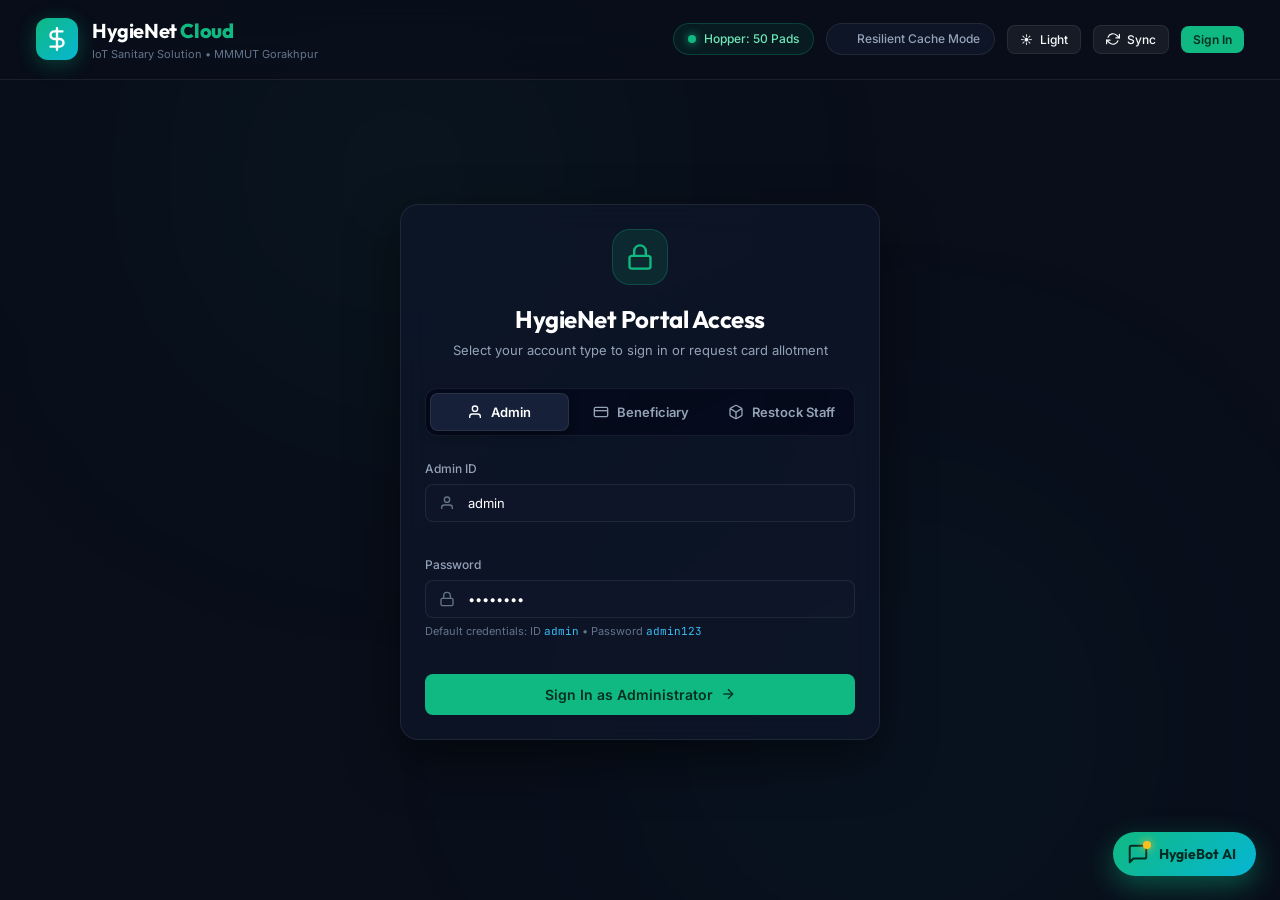
==== commit db189b42: "fix: resolve student card allotment queue updates and add dark/light mode theme toggle" ====
--- a/api/public/index.html
+++ b/api/public/index.html
@@ -51,6 +51,11 @@
           <span class="role-name" id="nav-user-name">Admin</span>
         </div>
 
+        <button class="btn btn-secondary btn-sm" id="btn-theme-toggle" onclick="toggleTheme()" title="Toggle Dark / Light Mode">
+          <span id="theme-icon">☀️</span>
+          <span id="theme-label">Light</span>
+        </button>
+
         <button class="btn btn-secondary btn-sm" id="btn-refresh" onclick="refreshCurrentView()">
           <svg width="14" height="14" viewBox="0 0 24 24" fill="none" stroke="currentColor" stroke-width="2" stroke-linecap="round" stroke-linejoin="round">
             <polyline points="23 4 23 10 17 10"></polyline>
--- a/api/public/style.css
+++ b/api/public/style.css
@@ -2489,3 +2489,459 @@
   font-size: 13px;
 }
 
+/* ============================================================
+   LIGHT MODE THEME SYSTEM (High-Contrast Clean Glassmorphism)
+   ============================================================ */
+
+[data-theme="light"], body.theme-light {
+  --bg-main: #f8fafc;
+  --bg-surface: rgba(255, 255, 255, 0.92);
+  --bg-surface-elevated: #ffffff;
+  --bg-card: rgba(255, 255, 255, 0.88);
+  --border-subtle: rgba(15, 23, 42, 0.09);
+  --border-hover: rgba(16, 185, 129, 0.45);
+  
+  --primary: #059669;
+  --primary-hover: #047857;
+  --primary-glow: rgba(5, 150, 105, 0.22);
+  --teal: #0d9488;
+  --cyan: #0284c7;
+  --indigo: #4f46e5;
+  --amber: #d97706;
+  --rose: #e11d48;
+  
+  --text-main: #0f172a;
+  --text-muted: #334155;
+  --text-dim: #64748b;
+  
+  --status-ok-bg: rgba(5, 150, 105, 0.12);
+  --status-ok-text: #065f46;
+  --status-warn-bg: rgba(217, 119, 6, 0.12);
+  --status-warn-text: #92400e;
+  --status-err-bg: rgba(225, 29, 72, 0.12);
+  --status-err-text: #9f1239;
+}
+
+/* Body & Glows in Light Mode */
+[data-theme="light"] body,
+body.theme-light {
+  background-color: #f8fafc;
+  color: #0f172a;
+}
+
+[data-theme="light"] .glow-1,
+body.theme-light .glow-1 {
+  background: radial-gradient(circle, rgba(16, 185, 129, 0.1) 0%, transparent 70%);
+}
+
+[data-theme="light"] .glow-2,
+body.theme-light .glow-2 {
+  background: radial-gradient(circle, rgba(6, 182, 212, 0.07) 0%, transparent 70%);
+}
+
+/* Navigation */
+[data-theme="light"] .top-nav,
+body.theme-light .top-nav {
+  background: rgba(255, 255, 255, 0.88);
+  border-bottom: 1px solid rgba(15, 23, 42, 0.08);
+  box-shadow: 0 4px 20px rgba(0, 0, 0, 0.03);
+}
+
+[data-theme="light"] .brand-title,
+body.theme-light .brand-title {
+  color: #0f172a;
+}
+
+[data-theme="light"] .status-pill,
+body.theme-light .status-pill {
+  background: #ffffff;
+  border-color: rgba(15, 23, 42, 0.1);
+  color: #334155;
+  box-shadow: 0 2px 6px rgba(0, 0, 0, 0.03);
+}
+
+[data-theme="light"] .nav-hopper-pill,
+body.theme-light .nav-hopper-pill {
+  background: rgba(16, 185, 129, 0.1);
+  border-color: rgba(16, 185, 129, 0.3);
+  color: #065f46;
+}
+
+[data-theme="light"] .btn-secondary,
+body.theme-light .btn-secondary {
+  background: #ffffff;
+  border-color: rgba(15, 23, 42, 0.14);
+  color: #1e293b;
+  box-shadow: 0 2px 6px rgba(0, 0, 0, 0.04);
+}
+
+[data-theme="light"] .btn-secondary:hover,
+body.theme-light .btn-secondary:hover {
+  background: #f1f5f9;
+  border-color: var(--primary);
+  color: #0f172a;
+}
+
+/* Cards & Glassmorphism */
+[data-theme="light"] .card-glass,
+body.theme-light .card-glass {
+  background: rgba(255, 255, 255, 0.85);
+  border: 1px solid rgba(15, 23, 42, 0.08);
+  box-shadow: 0 10px 30px rgba(15, 23, 42, 0.05);
+}
+
+[data-theme="light"] .metric-card,
+body.theme-light .metric-card {
+  background: #ffffff;
+  border: 1px solid rgba(15, 23, 42, 0.08);
+  box-shadow: 0 4px 20px rgba(15, 23, 42, 0.04);
+}
+
+[data-theme="light"] .metric-value,
+body.theme-light .metric-value {
+  color: #0f172a;
+}
+
+[data-theme="light"] .banner-card,
+body.theme-light .banner-card {
+  background: linear-gradient(135deg, rgba(16, 185, 129, 0.1) 0%, rgba(6, 182, 212, 0.05) 100%);
+  border: 1px solid rgba(16, 185, 129, 0.25);
+}
+
+[data-theme="light"] .banner-title,
+body.theme-light .banner-title {
+  color: #0f172a;
+}
+
+[data-theme="light"] .device-chip,
+body.theme-light .device-chip {
+  background: #ffffff;
+  border: 1px solid rgba(15, 23, 42, 0.1);
+  color: #334155;
+}
+
+/* Forms & Inputs */
+[data-theme="light"] .form-input,
+body.theme-light .form-input,
+[data-theme="light"] .table-search-box input,
+body.theme-light .table-search-box input {
+  background: #ffffff;
+  color: #0f172a;
+  border: 1px solid rgba(15, 23, 42, 0.15);
+}
+
+[data-theme="light"] .form-input:focus,
+body.theme-light .form-input:focus {
+  border-color: var(--primary);
+  box-shadow: 0 0 0 3px rgba(16, 185, 129, 0.15);
+  background: #ffffff;
+}
+
+[data-theme="light"] .input-with-icon svg,
+body.theme-light .input-with-icon svg {
+  color: #64748b;
+}
+
+[data-theme="light"] .auth-tabs,
+body.theme-light .auth-tabs {
+  background: #f1f5f9;
+  border: 1px solid rgba(15, 23, 42, 0.08);
+}
+
+[data-theme="light"] .auth-tab-btn,
+body.theme-light .auth-tab-btn {
+  color: #64748b;
+}
+
+[data-theme="light"] .auth-tab-btn.active,
+body.theme-light .auth-tab-btn.active {
+  background: #ffffff;
+  color: #0f172a;
+  border: 1px solid rgba(15, 23, 42, 0.08);
+  box-shadow: 0 2px 8px rgba(0, 0, 0, 0.05);
+}
+
+[data-theme="light"] .auth-header h2,
+body.theme-light .auth-header h2 {
+  color: #0f172a;
+}
+
+[data-theme="light"] .quick-cards-group,
+body.theme-light .quick-cards-group,
+[data-theme="light"] .registration-cta-box,
+body.theme-light .registration-cta-box {
+  background: #f8fafc;
+  border-color: rgba(16, 185, 129, 0.25);
+}
+
+[data-theme="light"] .reg-cta-text strong,
+body.theme-light .reg-cta-text strong {
+  color: #0f172a;
+}
+
+[data-theme="light"] .quick-pill,
+body.theme-light .quick-pill {
+  background: #ffffff;
+  border-color: rgba(15, 23, 42, 0.1);
+  color: #0f172a;
+}
+
+[data-theme="light"] .quick-pill:hover,
+body.theme-light .quick-pill:hover {
+  background: rgba(16, 185, 129, 0.08);
+}
+
+/* Tables */
+[data-theme="light"] .data-table thead th,
+body.theme-light .data-table thead th {
+  background: #f1f5f9;
+  color: #475569;
+  border-bottom: 1px solid rgba(15, 23, 42, 0.08);
+}
+
+[data-theme="light"] .data-table tbody td,
+body.theme-light .data-table tbody td {
+  border-bottom: 1px solid rgba(15, 23, 42, 0.05);
+  color: #1e293b;
+}
+
+[data-theme="light"] .data-table tbody tr:hover,
+body.theme-light .data-table tbody tr:hover {
+  background: #f8fafc;
+}
+
+[data-theme="light"] .btn-table-action,
+body.theme-light .btn-table-action {
+  background: #f1f5f9;
+  border-color: rgba(15, 23, 42, 0.12);
+  color: #1e293b;
+}
+
+/* Admin Queues Section */
+[data-theme="light"] .section-title-wrap h3,
+body.theme-light .section-title-wrap h3,
+[data-theme="light"] .card-title-group h3,
+body.theme-light .card-title-group h3 {
+  color: #0f172a;
+}
+
+[data-theme="light"] .queue-card,
+body.theme-light .queue-card {
+  background: #ffffff;
+  border: 1px solid rgba(15, 23, 42, 0.08);
+}
+
+[data-theme="light"] .queue-badge-title h4,
+body.theme-light .queue-badge-title h4 {
+  color: #0f172a;
+}
+
+[data-theme="light"] .queue-item,
+body.theme-light .queue-item {
+  background: #f8fafc;
+  border: 1px solid rgba(15, 23, 42, 0.08);
+}
+
+[data-theme="light"] .queue-item:hover,
+body.theme-light .queue-item:hover {
+  background: #ffffff;
+  border-color: var(--primary);
+  box-shadow: 0 4px 14px rgba(0, 0, 0, 0.04);
+}
+
+[data-theme="light"] .queue-item-header strong,
+body.theme-light .queue-item-header strong {
+  color: #0f172a;
+}
+
+/* Monthly Stats Grid */
+[data-theme="light"] .monthly-stats-grid,
+body.theme-light .monthly-stats-grid {
+  background: #f8fafc;
+  border: 1px solid rgba(15, 23, 42, 0.08);
+}
+
+[data-theme="light"] .monthly-stat-item .lbl,
+body.theme-light .monthly-stat-item .lbl {
+  color: #64748b;
+}
+
+[data-theme="light"] .monthly-stat-item .val,
+body.theme-light .monthly-stat-item .val {
+  color: #059669;
+}
+
+/* Beneficiary Portal */
+[data-theme="light"] .machine-hopper-strip,
+body.theme-light .machine-hopper-strip {
+  background: linear-gradient(135deg, rgba(16, 185, 129, 0.12) 0%, rgba(6, 182, 212, 0.06) 100%);
+  border: 1px solid rgba(16, 185, 129, 0.3);
+}
+
+[data-theme="light"] .hopper-strip-left strong,
+body.theme-light .hopper-strip-left strong,
+[data-theme="light"] .beneficiary-name,
+body.theme-light .beneficiary-name,
+[data-theme="light"] .ring-center-text .ring-number,
+body.theme-light .ring-center-text .ring-number,
+[data-theme="light"] .breakdown-stat strong,
+body.theme-light .breakdown-stat strong {
+  color: #0f172a;
+}
+
+[data-theme="light"] .ring-bg,
+body.theme-light .ring-bg {
+  stroke: #e2e8f0;
+}
+
+[data-theme="light"] .progress-wrap-lg,
+body.theme-light .progress-wrap-lg,
+[data-theme="light"] .progress-wrap,
+body.theme-light .progress-wrap {
+  background: #e2e8f0;
+}
+
+/* Cycle Health Tracker */
+[data-theme="light"] .cycle-gauge-bg,
+body.theme-light .cycle-gauge-bg {
+  stroke: #e2e8f0;
+}
+
+[data-theme="light"] .cycle-gauge-day-num,
+body.theme-light .cycle-gauge-day-num,
+[data-theme="light"] .cycle-stat-chip strong,
+body.theme-light .cycle-stat-chip strong,
+[data-theme="light"] .phase-header strong,
+body.theme-light .phase-header strong {
+  color: #0f172a;
+}
+
+[data-theme="light"] .cycle-stat-chip,
+body.theme-light .cycle-stat-chip,
+[data-theme="light"] .phase-info-box,
+body.theme-light .phase-info-box,
+[data-theme="light"] .pad-readiness-banner,
+body.theme-light .pad-readiness-banner {
+  background: #f8fafc;
+  border-color: rgba(15, 23, 42, 0.08);
+}
+
+[data-theme="light"] .readiness-title,
+body.theme-light .readiness-title {
+  color: #0f172a;
+}
+
+/* Modals */
+[data-theme="light"] .modal-box,
+body.theme-light .modal-box {
+  background: #ffffff;
+  border: 1px solid rgba(15, 23, 42, 0.1);
+  box-shadow: 0 25px 60px rgba(0, 0, 0, 0.15);
+  color: #0f172a;
+}
+
+[data-theme="light"] .modal-header h3,
+body.theme-light .modal-header h3 {
+  color: #0f172a;
+}
+
+[data-theme="light"] .allot-summary-box,
+body.theme-light .allot-summary-box {
+  background: #f8fafc;
+  border-color: rgba(15, 23, 42, 0.08);
+}
+
+[data-theme="light"] .allot-summary-box strong,
+body.theme-light .allot-summary-box strong {
+  color: #0f172a;
+}
+
+/* Restock Portal */
+[data-theme="light"] .photo-dropzone,
+body.theme-light .photo-dropzone {
+  background: #f8fafc;
+  border-color: rgba(15, 23, 42, 0.15);
+}
+
+[data-theme="light"] .refill-log-item,
+body.theme-light .refill-log-item {
+  background: #f8fafc;
+  border-color: rgba(15, 23, 42, 0.08);
+}
+
+[data-theme="light"] .refill-log-top strong,
+body.theme-light .refill-log-top strong {
+  color: #0f172a;
+}
+
+/* Localhost Dev Simulator Bar */
+[data-theme="light"] .dev-simulator-bar,
+body.theme-light .dev-simulator-bar {
+  background: rgba(255, 255, 255, 0.96);
+  border-top-color: rgba(16, 185, 129, 0.45);
+  box-shadow: 0 -4px 20px rgba(0, 0, 0, 0.06);
+}
+
+[data-theme="light"] .dev-bar-header,
+body.theme-light .dev-bar-header {
+  background: #f1f5f9;
+}
+
+[data-theme="light"] .dev-bar-title,
+body.theme-light .dev-bar-title {
+  color: #0f172a;
+}
+
+[data-theme="light"] .dev-bar-status-line,
+body.theme-light .dev-bar-status-line {
+  background: #ffffff;
+  border-color: rgba(15, 23, 42, 0.1);
+  color: #047857;
+}
+
+/* AI Chat Window */
+[data-theme="light"] .chat-window-box,
+body.theme-light .chat-window-box {
+  background: #ffffff;
+  border-color: rgba(15, 23, 42, 0.1);
+  box-shadow: 0 20px 50px rgba(0, 0, 0, 0.12);
+}
+
+[data-theme="light"] .chat-header,
+body.theme-light .chat-header {
+  background: #f1f5f9;
+  border-bottom-color: rgba(15, 23, 42, 0.08);
+}
+
+[data-theme="light"] .chat-bot-title,
+body.theme-light .chat-bot-title {
+  color: #0f172a;
+}
+
+[data-theme="light"] .chat-chip,
+body.theme-light .chat-chip {
+  background: #f1f5f9;
+  border-color: rgba(15, 23, 42, 0.08);
+  color: #334155;
+}
+
+[data-theme="light"] .chat-msg.msg-bot .msg-bubble,
+body.theme-light .chat-msg.msg-bot .msg-bubble {
+  background: #f1f5f9;
+  color: #0f172a;
+  border: 1px solid rgba(15, 23, 42, 0.06);
+}
+
+[data-theme="light"] .chat-input-row,
+body.theme-light .chat-input-row {
+  background: #ffffff;
+  border-top-color: rgba(15, 23, 42, 0.08);
+}
+
+[data-theme="light"] .chat-text-input,
+body.theme-light .chat-text-input {
+  background: #f8fafc;
+  color: #0f172a;
+  border-color: rgba(15, 23, 42, 0.15);
+}
+
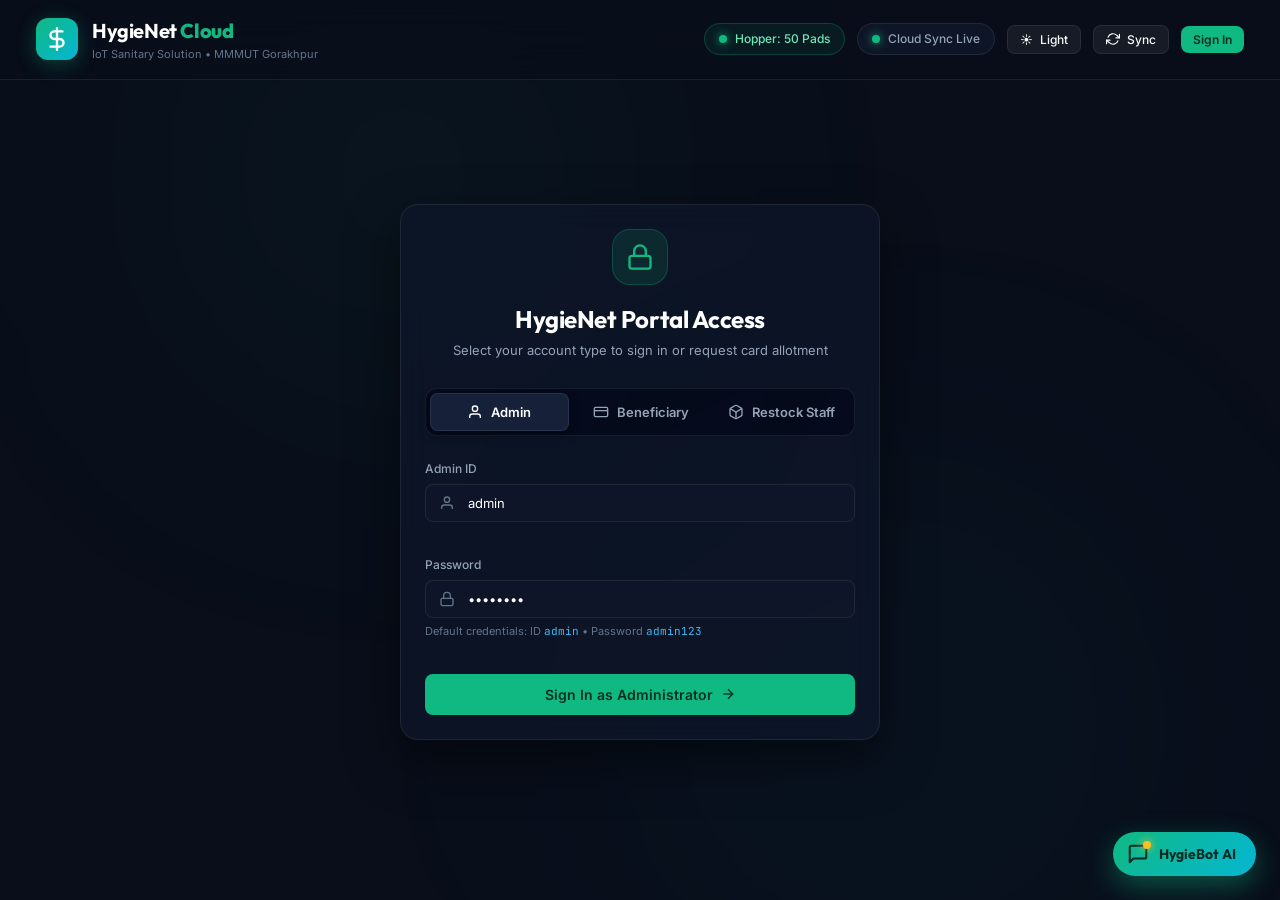
==== commit 8aa7c5a8: "fix: resolve beneficiary update/delete with decoded UID & method fallbacks, delete refill submission" ====
--- a/api/public/index.html
+++ b/api/public/index.html
@@ -12,7 +12,7 @@
   <link rel="preconnect" href="https://fonts.googleapis.com">
   <link rel="preconnect" href="https://fonts.gstatic.com" crossorigin>
   <link href="https://fonts.googleapis.com/css2?family=Inter:wght@300;400;500;600;700&family=Outfit:wght@500;600;700;800&family=JetBrains+Mono:wght@400;500;600&display=swap" rel="stylesheet">
-  <link rel="stylesheet" href="style.css?v=3.0">
+  <link rel="stylesheet" href="style.css?v=3.3">
 </head>
 <body>
   <!-- Ambient background glow effects -->
@@ -295,7 +295,10 @@
                   <span class="queue-dot orange"></span>
                   <h4>Pending Refill Proofs</h4>
                 </div>
-                <span class="badge badge-warn" id="badge-pending-refills-count">0</span>
+                <div style="display:flex; align-items:center; gap:6px;">
+                  <button class="btn btn-secondary btn-sm" style="padding: 2px 8px; font-size: 11px;" onclick="handleClearAllRefills()" title="Clear all restock submissions">Clear All</button>
+                  <span class="badge badge-warn" id="badge-pending-refills-count">0</span>
+                </div>
               </div>
               <p class="queue-desc">Review uploaded photo proofs of machine hopper replenishment before crediting stock.</p>
               <div class="queue-items-container" id="admin-refill-requests-list">
@@ -445,6 +448,10 @@
                   <svg width="14" height="14" viewBox="0 0 24 24" fill="none" stroke="currentColor" stroke-width="2"><path d="M21 15v4a2 2 0 0 1-2 2H5a2 2 0 0 1-2-2v-4"></path><polyline points="7 10 12 15 17 10"></polyline><line x1="12" y1="15" x2="12" y2="3"></line></svg>
                   Export CSV
                 </button>
+                <button class="btn btn-secondary btn-sm" onclick="clearLedgerPrompt()" title="Clear all dispense logs">
+                  <svg width="14" height="14" viewBox="0 0 24 24" fill="none" stroke="currentColor" stroke-width="2"><polyline points="3 6 5 6 21 6"></polyline><path d="M19 6v14a2 2 0 0 1-2 2H7a2 2 0 0 1-2-2V6m3 0V4a2 2 0 0 1 2-2h4a2 2 0 0 1 2 2v2"></path></svg>
+                  Clear Ledger
+                </button>
                 <div class="live-pulse-badge">
                   <span class="status-indicator-dot online"></span>
                   Live Sync
@@ -562,6 +569,17 @@
                 <span>0 pads</span>
                 <span id="user-progress-text">0 / 5 Collected</span>
                 <span id="user-max-label">5 pads</span>
+              </div>
+            </div>
+
+            <!-- Active Temporary Emergency Allowance Notice -->
+            <div class="emergency-quota-banner hidden" id="user-emergency-active-notice" style="background: rgba(16, 185, 129, 0.12); border: 1px solid rgba(16, 185, 129, 0.35); margin-bottom: 12px; display: none;">
+              <div class="emergency-content">
+                <div class="emergency-icon-wrap" style="background: rgba(16, 185, 129, 0.2); font-size: 1.2rem;">✨</div>
+                <div>
+                  <strong style="color: #34d399;">Temporary Emergency Allowance Granted</strong>
+                  <p id="user-emergency-active-text" style="color: var(--text-dim); margin-top: 2px; font-size: 13px;">You have been granted extra emergency pads for this cycle.</p>
+                </div>
               </div>
             </div>
 
@@ -1205,6 +1223,6 @@
   <!-- Toast Notification Container -->
   <div class="toast-container" id="toast-container"></div>
 
-  <script src="app.js?v=3.0"></script>
+  <script src="app.js?v=3.3"></script>
 </body>
 </html>
--- a/api/public/style.css
+++ b/api/public/style.css
@@ -2945,3 +2945,30 @@
   border-color: rgba(15, 23, 42, 0.15);
 }
 
+/* Table Action Buttons in Light Mode */
+[data-theme="light"] .btn-table-action,
+body.theme-light .btn-table-action {
+  background: #f1f5f9;
+  border-color: #cbd5e1;
+  color: #334155;
+}
+
+[data-theme="light"] .btn-table-action:hover,
+body.theme-light .btn-table-action:hover {
+  background: #e2e8f0;
+  color: #0f172a;
+}
+
+[data-theme="light"] .btn-table-action.btn-del,
+body.theme-light .btn-table-action.btn-del {
+  background: #fee2e2;
+  border-color: #fca5a5;
+  color: #dc2626;
+}
+
+[data-theme="light"] .btn-table-action.btn-del:hover,
+body.theme-light .btn-table-action.btn-del:hover {
+  background: #fecaca;
+  color: #b91c1c;
+}
+
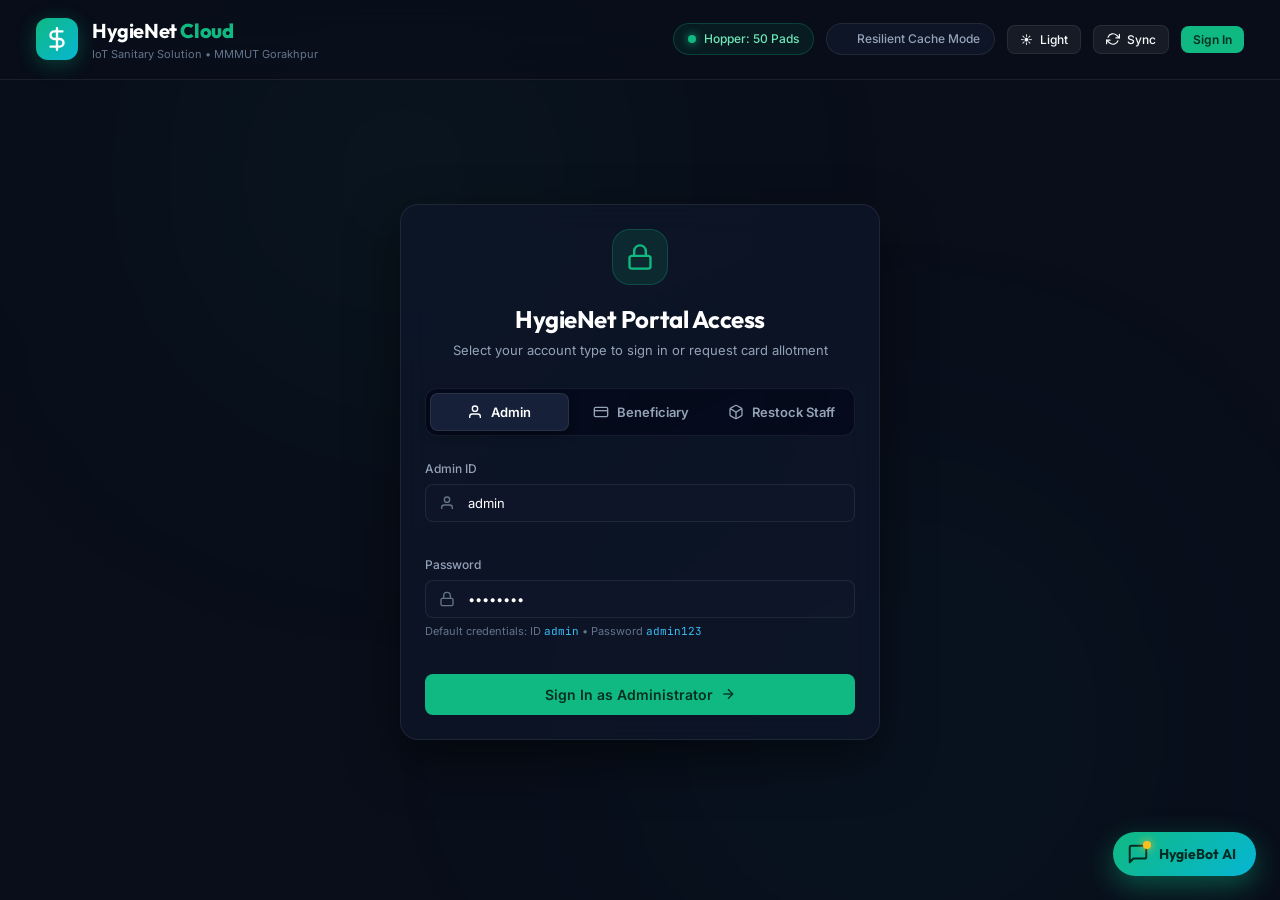
==== commit af018389: "fix: resolve syntax error in app.js, sync assets v3.4, support decoded UID user CRUD, and add restoc" ====
--- a/api/public/index.html
+++ b/api/public/index.html
@@ -12,7 +12,7 @@
   <link rel="preconnect" href="https://fonts.googleapis.com">
   <link rel="preconnect" href="https://fonts.gstatic.com" crossorigin>
   <link href="https://fonts.googleapis.com/css2?family=Inter:wght@300;400;500;600;700&family=Outfit:wght@500;600;700;800&family=JetBrains+Mono:wght@400;500;600&display=swap" rel="stylesheet">
-  <link rel="stylesheet" href="style.css?v=3.3">
+  <link rel="stylesheet" href="style.css?v=3.4">
 </head>
 <body>
   <!-- Ambient background glow effects -->
@@ -1223,6 +1223,6 @@
   <!-- Toast Notification Container -->
   <div class="toast-container" id="toast-container"></div>
 
-  <script src="app.js?v=3.3"></script>
+  <script src="app.js?v=3.4"></script>
 </body>
 </html>
